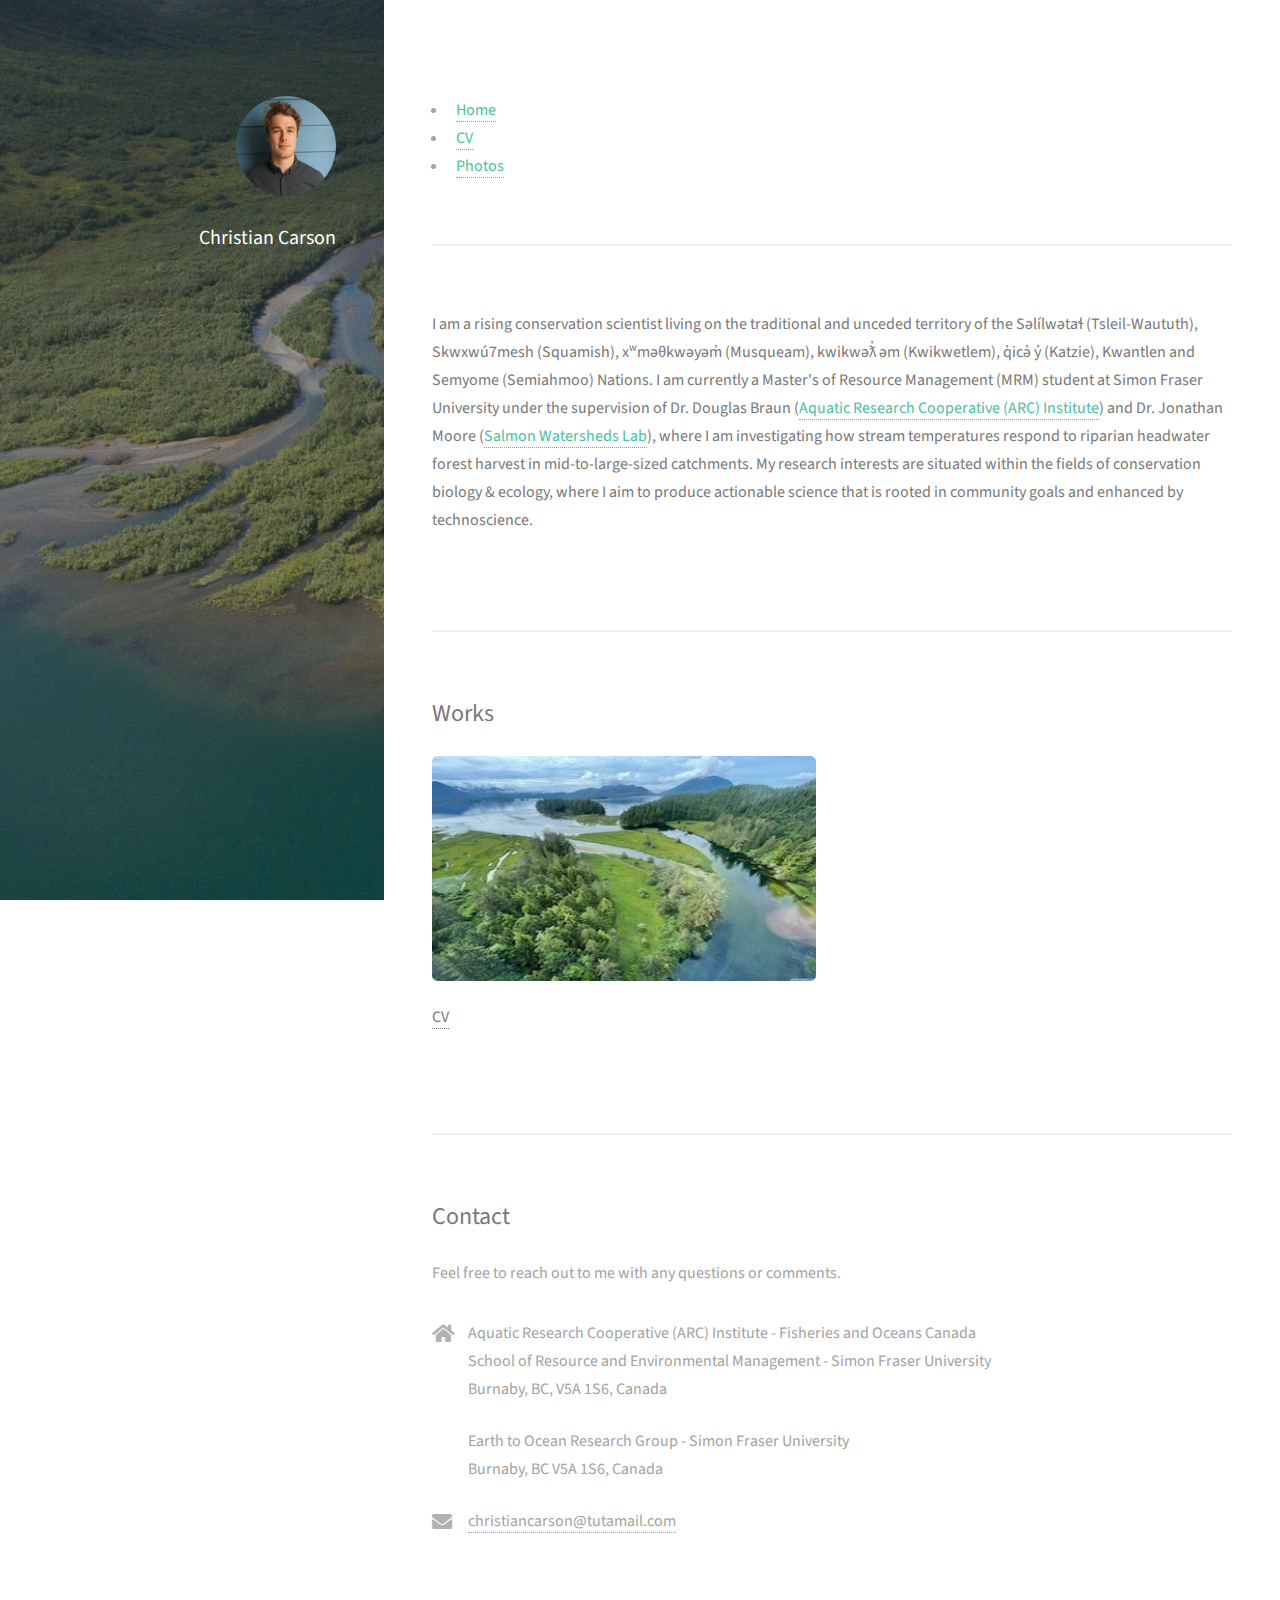
==== index.html @ 1988704a "update" ====
<!DOCTYPE html>
<html>
<head>
    <title>Christian Carson</title>
    <meta charset="utf-8" />
    <meta name="viewport" content="width=device-width, initial-scale=1, user-scalable=no" />
    <link rel="stylesheet" href="assets/css/main.css" />
</head>
<body class="is-preload">

    <!-- Header -->
    <header id="header">
        <div class="inner">
            <a href="cv.html" class="image avatar"><img src="images/avatar.jpg" alt=""/></a>
            <h1><strong>Christian Carson</strong></h1>
        </div>
    </header>

    <!-- Main -->
    <div id="main">
        <!-- Navigation -->
        <nav>
            <ul>
                <li><a href="index.html">Home</a></li>
                <li><a href="cv.html">CV</a></li>
                <li><a href="photos.html">Photos</a></li>
            </ul>
        </nav>

        <!-- One -->
        <section id="one">
            <header class="major"></header>
            <div style="display: flex;">
                <p><strong>I am a rising conservation scientist living on the traditional and unceded territory of the Səlílwətaɬ (Tsleil-Waututh), Skwxwú7mesh (Squamish), xʷməθkwəyəm̓ (Musqueam), kwikwəƛ̓ əm (Kwikwetlem), q̓icə̓ y̓ (Katzie), Kwantlen and Semyome (Semiahmoo) Nations. I am currently a Master's of Resource Management (MRM) student at Simon Fraser University under the supervision of Dr. Douglas Braun (<a href="https://www.sfu.ca/rem/arc.html">Aquatic Research Cooperative (ARC) Institute</a>) and Dr. Jonathan Moore (<a href="https://www.jonwmoore.org/">Salmon Watersheds Lab</a>), where I am investigating how stream temperatures respond to riparian headwater forest harvest in mid-to-large-sized catchments. My research interests are situated within the fields of conservation biology & ecology, where I aim to produce actionable science that is rooted in community goals and enhanced by technoscience.</strong></p>
            </div>
        </section>

        <!-- Two -->
        <section id="two">
            <h2>Works</h2>
            <div class="row">
                <article class="col-6 col-12-xsmall work-item">
                    <a href="cv.html" class="image fit thumb"><img src="images/thumbs/03.jpg" alt="" /></a>
                    <h3><a href="cv.html">CV</a></h3>
                    <p></p>
                </article>
            </div>
        </section>

        <!-- Three -->
        <section id="three">
            <h2>Contact</h2>
            <p>Feel free to reach out to me with any questions or comments.</p>
            <div class="col-4 col-12-small">
                <ul class="labeled-icons">
                    <li>
                        <h3 class="icon solid fa-home"><span class="label">Mailing Address</span></h3>
                        Aquatic Research Cooperative (ARC) Institute - Fisheries and Oceans Canada<br />
                        School of Resource and Environmental Management - Simon Fraser University <br />
                        Burnaby, BC, V5A 1S6, Canada
                    </li>
                    <li>
                        Earth to Ocean Research Group - Simon Fraser University<br />
                        Burnaby, BC V5A 1S6, Canada
                    </li>
                    <li>
                        <h3 class="icon solid fa-envelope"><span class="label">Email</span></h3>
                        <a href="mailto:christiancarson@tutamail.com">christiancarson@tutamail.com</a>
                    </li>
                </ul>
            </div>
        </section>

    </div>

    <!-- Footer -->
    <footer id="footer">
        <div class="inner">
            <ul class="icons">
                <li><a href="https://ca.linkedin.com/in/christian-c-29220ab8?trk=public_profile_samename-profile" class="icon brands fa-linkedin"><span class="label">LinkedIn</span></a></li>
                <li><a href="https://github.com/christiancarson" class="icon brands fa-github"><span class="label">Github</span></a></li>
                <li><a href="mailto:christiancarson@tutamail.com" class="icon
---- assets/css/main.css ----
@import url("fontawesome-all.min.css");
@import url("https://fonts.googleapis.com/css?family=Source+Sans+Pro:400,400italic");

/*
	Strata by HTML5 UP
	html5up.net | @ajlkn
	Free for personal and commercial use under the CCA 3.0 license (html5up.net/license)
*/

html, body, div, span, applet, object,
iframe, h1, h2, h3, h4, h5, h6, p, blockquote,
pre, a, abbr, acronym, address, big, cite,
code, del, dfn, em, img, ins, kbd, q, s, samp,
small, strike, strong, sub, sup, tt, var, b,
u, i, center, dl, dt, dd, ol, ul, li, fieldset,
form, label, legend, table, caption, tbody,
tfoot, thead, tr, th, td, article, aside,
canvas, details, embed, figure, figcaption,
footer, header, hgroup, menu, nav, output, ruby,
section, summary, time, mark, audio, video {
	margin: 0;
	padding: 0;
	border: 0;
	font-size: 100%;
	font: inherit;
	vertical-align: baseline;}

article, aside, details, figcaption, figure,
footer, header, hgroup, menu, nav, section {
	display: block;}

body {
	line-height: 1;
}

ol, ul {
	list-style: none;
}

blockquote, q {
	quotes: none;
}

	blockquote:before, blockquote:after, q:before, q:after {
		content: '';
		content: none;
	}

table {
	border-collapse: collapse;
	border-spacing: 0;
}

body {
	-webkit-text-size-adjust: none;
}

mark {
	background-color: transparent;
	color: inherit;
}

input::-moz-focus-inner {
	border: 0;
	padding: 0;
}

input, select, textarea {
	-moz-appearance: none;
	-webkit-appearance: none;
	-ms-appearance: none;
	appearance: none;
}

/* Basic */

	html {
		box-sizing: border-box;
	}

	*, *:before, *:after {
		box-sizing: inherit;
	}

	body {
		background: #fff;
	}

		body.is-preload *, body.is-preload *:before, body.is-preload *:after {
			-moz-animation: none !important;
			-webkit-animation: none !important;
			-ms-animation: none !important;
			animation: none !important;
			-moz-transition: none !important;
			-webkit-transition: none !important;
			-ms-transition: none !important;
			transition: none !important;
		}

	body, input, select, textarea {
		color: #a2a2a2;
		font-family: "Source Sans Pro", Helvetica, sans-serif;
		font-size: 16pt;
		font-weight: 400;
		line-height: 1.75em;
	}

	a {
		-moz-transition: color 0.2s ease-in-out, border-color 0.2s ease-in-out;
		-webkit-transition: color 0.2s ease-in-out, border-color 0.2s ease-in-out;
		-ms-transition: color 0.2s ease-in-out, border-color 0.2s ease-in-out;
		transition: color 0.2s ease-in-out, border-color 0.2s ease-in-out;
		border-bottom: dotted 1px;
		color: #49bf9d;
		text-decoration: none;
	}

		a:hover {
			border-bottom-color: transparent;
			color: #49bf9d !important;
			text-decoration: none;
		}

	strong, b {
		color: #787878;
		font-weight: 400;
	}

	em, i {
		font-style: italic;
	}

	p {
		margin: 0 0 2em 0;
	}

	h1, h2, h3, h4, h5, h6 {
		color: #787878;
		font-weight: 400;
		line-height: 1em;
		margin: 0 0 1em 0;
	}

		h1 a, h2 a, h3 a, h4 a, h5 a, h6 a {
			color: inherit;
			text-decoration: none;
		}

	h1 {
		font-size: 2em;
		line-height: 1.5em;
	}

	h2 {
		font-size: 1.5em;
		line-height: 1.5em;
	}

	h3 {
		font-size: 1.25em;
		line-height: 1.5em;
	}

	h4 {
		font-size: 1.1em;
		line-height: 1.5em;
	}

	h5 {
		font-size: 0.9em;
		line-height: 1.5em;
	}

	h6 {
		font-size: 0.7em;
		line-height: 1.5em;
	}

	sub {
		font-size: 0.8em;
		position: relative;
		top: 0.5em;
	}

	sup {
		font-size: 0.8em;
		position: relative;
		top: -0.5em;
	}

	hr {
		border: 0;
		border-bottom: solid 2px #efefef;
		margin: 2em 0;
	}

		hr.major {
			margin: 3em 0;
		}

	blockquote {
		border-left: solid 6px #efefef;
		font-style: italic;
		margin: 0 0 2em 0;
		padding: 0.5em 0 0.5em 1.5em;
	}

	code {
		background: #f7f7f7;
		border-radius: 0.35em;
		border: solid 2px #efefef;
		font-family: "Courier New", monospace;
		font-size: 0.9em;
		margin: 0 0.25em;
		padding: 0.25em 0.65em;
	}

	pre {
		-webkit-overflow-scrolling: touch;
		font-family: "Courier New", monospace;
		font-size: 0.9em;
		margin: 0 0 2em 0;
	}

		pre code {
			display: block;
			line-height: 1.75em;
			padding: 1em 1.5em;
			overflow-x: auto;
		}

	.align-left {
		text-align: left;
	}

	.align-center {
		text-align: center;
	}

	.align-right {
		text-align: right;
	}

/* Container */

	.container {
		margin: 0 auto;
		max-width: calc(100% - 4em);
		width: 100%;
	}

		.container.xsmall {
			width: 25%;
		}

		.container.small {
			width: 50%;
		}

		.container.medium {
			width: 75%;
		}

		.container.large {
			width: 125%;
		}

		.container.xlarge {
			width: 150%;
		}

		.container.max {
			width: 100%;
		}

		@media screen and (max-width: 980px) {

			.container {
				width: 100% !important;
				max-width: 100% !important;
			}

		}

		@media screen and (max-width: 480px) {

			.container {
				max-width: calc(100% - 3em);
			}

		}

/* Row */

	.row {
		display: flex;
		flex-wrap: wrap;
		box-sizing: border-box;
		align-items: stretch;
	}

		.row > * {
			box-sizing: border-box;
		}

		.row.gtr-uniform > * > :last-child {
			margin-bottom: 0;
		}

		.row.aln-left {
			justify-content: flex-start;
		}

		.row.aln-center {
			justify-content: center;
		}

		.row.aln-right {
			justify-content: flex-end;
		}

		.row.aln-top {
			align-items: flex-start;
		}

		.row.aln-middle {
			align-items: center;
		}

		.row.aln-bottom {
			align-items: flex-end;
		}

		.row > .imp {
			order: -1;
		}

		.row > .col-1 {
			width: 8.33333%;
		}

		.row > .off-1 {
			margin-left: 8.33333%;
		}

		.row > .col-2 {
			width: 16.66667%;
		}

		.row > .off-2 {
			margin-left: 16.66667%;
		}

		.row > .col-3 {
			width: 25%;
		}

		.row > .off-3 {
			margin-left: 25%;
		}

		.row > .col-4 {
			width: 33.33333%;
		}

		.row > .off-4 {
			margin-left: 33.33333%;
		}

		.row > .col-5 {
			width: 41.66667%;
		}

		.row > .off-5 {
			margin-left: 41.66667%;
		}

		.row > .col-6 {
			width: 50%;
		}

		.row > .off-6 {
			margin-left: 50%;
		}

		.row > .col-7 {
			width: 58.33333%;
		}

		.row > .off-7 {
			margin-left: 58.33333%;
		}

		.row > .col-8 {
			width: 66.66667%;
		}

		.row > .off-8 {
			margin-left: 66.66667%;
		}

		.row > .col-9 {
			width: 75%;
		}

		.row > .off-9 {
			margin-left: 75%;
		}

		.row > .col-10 {
			width: 83.33333%;
		}

		.row > .off-10 {
			margin-left: 83.33333%;
		}

		.row > .col-11 {
			width: 91.66667%;
		}

		.row > .off-11 {
			margin-left: 91.66667%;
		}

		.row > .col-12 {
			width: 100%;
		}

		.row > .off-12 {
			margin-left: 100%;
		}

		.row.gtr-0 {
			margin-top: 0;
			margin-left: 0em;
		}

			.row.gtr-0 > * {
				padding: 0 0 0 0em;
			}

			.row.gtr-0.gtr-uniform {
				margin-top: 0em;
			}

				.row.gtr-0.gtr-uniform > * {
					padding-top: 0em;
				}

		.row.gtr-25 {
			margin-top: 0;
			margin-left: -0.625em;
		}

			.row.gtr-25 > * {
				padding: 0 0 0 0.625em;
			}

			.row.gtr-25.gtr-uniform {
				margin-top: -0.625em;
			}

				.row.gtr-25.gtr-uniform > * {
					padding-top: 0.625em;
				}

		.row.gtr-50 {
			margin-top: 0;
			margin-left: -1.25em;
		}

			.row.gtr-50 > * {
				padding: 0 0 0 1.25em;
			}

			.row.gtr-50.gtr-uniform {
				margin-top: -1.25em;
			}

				.row.gtr-50.gtr-uniform > * {
					padding-top: 1.25em;
				}

		.row {
			margin-top: 0;
			margin-left: -2.5em;
		}

			.row > * {
				padding: 0 0 0 2.5em;
			}

			.row.gtr-uniform {
				margin-top: -2.5em;
			}

				.row.gtr-uniform > * {
					padding-top: 2.5em;
				}

		.row.gtr-150 {
			margin-top: 0;
			margin-left: -3.75em;
		}

			.row.gtr-150 > * {
				padding: 0 0 0 3.75em;
			}

			.row.gtr-150.gtr-uniform {
				margin-top: -3.75em;
			}

				.row.gtr-150.gtr-uniform > * {
					padding-top: 3.75em;
				}

		.row.gtr-200 {
			margin-top: 0;
			margin-left: -5em;
		}

			.row.gtr-200 > * {
				padding: 0 0 0 5em;
			}

			.row.gtr-200.gtr-uniform {
				margin-top: -5em;
			}

				.row.gtr-200.gtr-uniform > * {
					padding-top: 5em;
				}

		@media screen and (max-width: 1800px) {

			.row {
				display: flex;
				flex-wrap: wrap;
				box-sizing: border-box;
				align-items: stretch;
			}

				.row > * {
					box-sizing: border-box;
				}

				.row.gtr-uniform > * > :last-child {
					margin-bottom: 0;
				}

				.row.aln-left {
					justify-content: flex-start;
				}

				.row.aln-center {
					justify-content: center;
				}

				.row.aln-right {
					justify-content: flex-end;
				}

				.row.aln-top {
					align-items: flex-start;
				}

				.row.aln-middle {
					align-items: center;
				}

				.row.aln-bottom {
					align-items: flex-end;
				}

				.row > .imp-xlarge {
					order: -1;
				}

				.row > .col-1-xlarge {
					width: 8.33333%;
				}

				.row > .off-1-xlarge {
					margin-left: 8.33333%;
				}

				.row > .col-2-xlarge {
					width: 16.66667%;
				}

				.row > .off-2-xlarge {
					margin-left: 16.66667%;
				}

				.row > .col-3-xlarge {
					width: 25%;
				}

				.row > .off-3-xlarge {
					margin-left: 25%;
				}

				.row > .col-4-xlarge {
					width: 33.33333%;
				}

				.row > .off-4-xlarge {
					margin-left: 33.33333%;
				}

				.row > .col-5-xlarge {
					width: 41.66667%;
				}

				.row > .off-5-xlarge {
					margin-left: 41.66667%;
				}

				.row > .col-6-xlarge {
					width: 50%;
				}

				.row > .off-6-xlarge {
					margin-left: 50%;
				}

				.row > .col-7-xlarge {
					width: 58.33333%;
				}

				.row > .off-7-xlarge {
					margin-left: 58.33333%;
				}

				.row > .col-8-xlarge {
					width: 66.66667%;
				}

				.row > .off-8-xlarge {
					margin-left: 66.66667%;
				}

				.row > .col-9-xlarge {
					width: 75%;
				}

				.row > .off-9-xlarge {
					margin-left: 75%;
				}

				.row > .col-10-xlarge {
					width: 83.33333%;
				}

				.row > .off-10-xlarge {
					margin-left: 83.33333%;
				}

				.row > .col-11-xlarge {
					width: 91.66667%;
				}

				.row > .off-11-xlarge {
					margin-left: 91.66667%;
				}

				.row > .col-12-xlarge {
					width: 100%;
				}

				.row > .off-12-xlarge {
					margin-left: 100%;
				}

				.row.gtr-0 {
					margin-top: 0;
					margin-left: 0em;
				}

					.row.gtr-0 > * {
						padding: 0 0 0 0em;
					}

					.row.gtr-0.gtr-uniform {
						margin-top: 0em;
					}

						.row.gtr-0.gtr-uniform > * {
							padding-top: 0em;
						}

				.row.gtr-25 {
					margin-top: 0;
					margin-left: -0.625em;
				}

					.row.gtr-25 > * {
						padding: 0 0 0 0.625em;
					}

					.row.gtr-25.gtr-uniform {
						margin-top: -0.625em;
					}

						.row.gtr-25.gtr-uniform > * {
							padding-top: 0.625em;
						}

				.row.gtr-50 {
					margin-top: 0;
					margin-left: -1.25em;
				}

					.row.gtr-50 > * {
						padding: 0 0 0 1.25em;
					}

					.row.gtr-50.gtr-uniform {
						margin-top: -1.25em;
					}

						.row.gtr-50.gtr-uniform > * {
							padding-top: 1.25em;
						}

				.row {
					margin-top: 0;
					margin-left: -2.5em;
				}

					.row > * {
						padding: 0 0 0 2.5em;
					}

					.row.gtr-uniform {
						margin-top: -2.5em;
					}

						.row.gtr-uniform > * {
							padding-top: 2.5em;
						}

				.row.gtr-150 {
					margin-top: 0;
					margin-left: -3.75em;
				}

					.row.gtr-150 > * {
						padding: 0 0 0 3.75em;
					}

					.row.gtr-150.gtr-uniform {
						margin-top: -3.75em;
					}

						.row.gtr-150.gtr-uniform > * {
							padding-top: 3.75em;
						}

				.row.gtr-200 {
					margin-top: 0;
					margin-left: -5em;
				}

					.row.gtr-200 > * {
						padding: 0 0 0 5em;
					}

					.row.gtr-200.gtr-uniform {
						margin-top: -5em;
					}

						.row.gtr-200.gtr-uniform > * {
							padding-top: 5em;
						}

		}

		@media screen and (max-width: 1280px) {

			.row {
				display: flex;
				flex-wrap: wrap;
				box-sizing: border-box;
				align-items: stretch;
			}

				.row > * {
					box-sizing: border-box;
				}

				.row.gtr-uniform > * > :last-child {
					margin-bottom: 0;
				}

				.row.aln-left {
					justify-content: flex-start;
				}

				.row.aln-center {
					justify-content: center;
				}

				.row.aln-right {
					justify-content: flex-end;
				}

				.row.aln-top {
					align-items: flex-start;
				}

				.row.aln-middle {
					align-items: center;
				}

				.row.aln-bottom {
					align-items: flex-end;
				}

				.row > .imp-large {
					order: -1;
				}

				.row > .col-1-large {
					width: 8.33333%;
				}

				.row > .off-1-large {
					margin-left: 8.33333%;
				}

				.row > .col-2-large {
					width: 16.66667%;
				}

				.row > .off-2-large {
					margin-left: 16.66667%;
				}

				.row > .col-3-large {
					width: 25%;
				}

				.row > .off-3-large {
					margin-left: 25%;
				}

				.row > .col-4-large {
					width: 33.33333%;
				}

				.row > .off-4-large {
					margin-left: 33.33333%;
				}

				.row > .col-5-large {
					width: 41.66667%;
				}

				.row > .off-5-large {
					margin-left: 41.66667%;
				}

				.row > .col-6-large {
					width: 50%;
				}

				.row > .off-6-large {
					margin-left: 50%;
				}

				.row > .col-7-large {
					width: 58.33333%;
				}

				.row > .off-7-large {
					margin-left: 58.33333%;
				}

				.row > .col-8-large {
					width: 66.66667%;
				}

				.row > .off-8-large {
					margin-left: 66.66667%;
				}

				.row > .col-9-large {
					width: 75%;
				}

				.row > .off-9-large {
					margin-left: 75%;
				}

				.row > .col-10-large {
					width: 83.33333%;
				}

				.row > .off-10-large {
					margin-left: 83.33333%;
				}

				.row > .col-11-large {
					width: 91.66667%;
				}

				.row > .off-11-large {
					margin-left: 91.66667%;
				}

				.row > .col-12-large {
					width: 100%;
				}

				.row > .off-12-large {
					margin-left: 100%;
				}

				.row.gtr-0 {
					margin-top: 0;
					margin-left: 0em;
				}

					.row.gtr-0 > * {
						padding: 0 0 0 0em;
					}

					.row.gtr-0.gtr-uniform {
						margin-top: 0em;
					}

						.row.gtr-0.gtr-uniform > * {
							padding-top: 0em;
						}

				.row.gtr-25 {
					margin-top: 0;
					margin-left: -0.5em;
				}

					.row.gtr-25 > * {
						padding: 0 0 0 0.5em;
					}

					.row.gtr-25.gtr-uniform {
						margin-top: -0.5em;
					}

						.row.gtr-25.gtr-uniform > * {
							padding-top: 0.5em;
						}

				.row.gtr-50 {
					margin-top: 0;
					margin-left: -1em;
				}

					.row.gtr-50 > * {
						padding: 0 0 0 1em;
					}

					.row.gtr-50.gtr-uniform {
						margin-top: -1em;
					}

						.row.gtr-50.gtr-uniform > * {
							padding-top: 1em;
						}

				.row {
					margin-top: 0;
					margin-left: -2em;
				}

					.row > * {
						padding: 0 0 0 2em;
					}

					.row.gtr-uniform {
						margin-top: -2em;
					}

						.row.gtr-uniform > * {
							padding-top: 2em;
						}

				.row.gtr-150 {
					margin-top: 0;
					margin-left: -3em;
				}

					.row.gtr-150 > * {
						padding: 0 0 0 3em;
					}

					.row.gtr-150.gtr-uniform {
						margin-top: -3em;
					}

						.row.gtr-150.gtr-uniform > * {
							padding-top: 3em;
						}

				.row.gtr-200 {
					margin-top: 0;
					margin-left: -4em;
				}

					.row.gtr-200 > * {
						padding: 0 0 0 4em;
					}

					.row.gtr-200.gtr-uniform {
						margin-top: -4em;
					}

						.row.gtr-200.gtr-uniform > * {
							padding-top: 4em;
						}

		}

		@media screen and (max-width: 980px) {

			.row {
				display: flex;
				flex-wrap: wrap;
				box-sizing: border-box;
				align-items: stretch;
			}

				.row > * {
					box-sizing: border-box;
				}

				.row.gtr-uniform > * > :last-child {
					margin-bottom: 0;
				}

				.row.aln-left {
					justify-content: flex-start;
				}

				.row.aln-center {
					justify-content: center;
				}

				.row.aln-right {
					justify-content: flex-end;
				}

				.row.aln-top {
					align-items: flex-start;
				}

				.row.aln-middle {
					align-items: center;
				}

				.row.aln-bottom {
					align-items: flex-end;
				}

				.row > .imp-medium {
					order: -1;
				}

				.row > .col-1-medium {
					width: 8.33333%;
				}

				.row > .off-1-medium {
					margin-left: 8.33333%;
				}

				.row > .col-2-medium {
					width: 16.66667%;
				}

				.row > .off-2-medium {
					margin-left: 16.66667%;
				}

				.row > .col-3-medium {
					width: 25%;
				}

				.row > .off-3-medium {
					margin-left: 25%;
				}

				.row > .col-4-medium {
					width: 33.33333%;
				}

				.row > .off-4-medium {
					margin-left: 33.33333%;
				}

				.row > .col-5-medium {
					width: 41.66667%;
				}

				.row > .off-5-medium {
					margin-left: 41.66667%;
				}

				.row > .col-6-medium {
					width: 50%;
				}

				.row > .off-6-medium {
					margin-left: 50%;
				}

				.row > .col-7-medium {
					width: 58.33333%;
				}

				.row > .off-7-medium {
					margin-left: 58.33333%;
				}

				.row > .col-8-medium {
					width: 66.66667%;
				}

				.row > .off-8-medium {
					margin-left: 66.66667%;
				}

				.row > .col-9-medium {
					width: 75%;
				}

				.row > .off-9-medium {
					margin-left: 75%;
				}

				.row > .col-10-medium {
					width: 83.33333%;
				}

				.row > .off-10-medium {
					margin-left: 83.33333%;
				}

				.row > .col-11-medium {
					width: 91.66667%;
				}

				.row > .off-11-medium {
					margin-left: 91.66667%;
				}

				.row > .col-12-medium {
					width: 100%;
				}

				.row > .off-12-medium {
					margin-left: 100%;
				}

				.row.gtr-0 {
					margin-top: 0;
					margin-left: 0em;
				}

					.row.gtr-0 > * {
						padding: 0 0 0 0em;
					}

					.row.gtr-0.gtr-uniform {
						margin-top: 0em;
					}

						.row.gtr-0.gtr-uniform > * {
							padding-top: 0em;
						}

				.row.gtr-25 {
					margin-top: 0;
					margin-left: -0.5em;
				}

					.row.gtr-25 > * {
						padding: 0 0 0 0.5em;
					}

					.row.gtr-25.gtr-uniform {
						margin-top: -0.5em;
					}

						.row.gtr-25.gtr-uniform > * {
							padding-top: 0.5em;
						}

				.row.gtr-50 {
					margin-top: 0;
					margin-left: -1em;
				}

					.row.gtr-50 > * {
						padding: 0 0 0 1em;
					}

					.row.gtr-50.gtr-uniform {
						margin-top: -1em;
					}

						.row.gtr-50.gtr-uniform > * {
							padding-top: 1em;
						}

				.row {
					margin-top: 0;
					margin-left: -2em;
				}

					.row > * {
						padding: 0 0 0 2em;
					}

					.row.gtr-uniform {
						margin-top: -2em;
					}

						.row.gtr-uniform > * {
							padding-top: 2em;
						}

				.row.gtr-150 {
					margin-top: 0;
					margin-left: -3em;
				}

					.row.gtr-150 > * {
						padding: 0 0 0 3em;
					}

					.row.gtr-150.gtr-uniform {
						margin-top: -3em;
					}

						.row.gtr-150.gtr-uniform > * {
							padding-top: 3em;
						}

				.row.gtr-200 {
					margin-top: 0;
					margin-left: -4em;
				}

					.row.gtr-200 > * {
						padding: 0 0 0 4em;
					}

					.row.gtr-200.gtr-uniform {
						margin-top: -4em;
					}

						.row.gtr-200.gtr-uniform > * {
							padding-top: 4em;
						}

		}

		@media screen and (max-width: 736px) {

			.row {
				display: flex;
				flex-wrap: wrap;
				box-sizing: border-box;
				align-items: stretch;
			}

				.row > * {
					box-sizing: border-box;
				}

				.row.gtr-uniform > * > :last-child {
					margin-bottom: 0;
				}

				.row.aln-left {
					justify-content: flex-start;
				}

				.row.aln-center {
					justify-content: center;
				}

				.row.aln-right {
					justify-content: flex-end;
				}

				.row.aln-top {
					align-items: flex-start;
				}

				.row.aln-middle {
					align-items: center;
				}

				.row.aln-bottom {
					align-items: flex-end;
				}

				.row > .imp-small {
					order: -1;
				}

				.row > .col-1-small {
					width: 8.33333%;
				}

				.row > .off-1-small {
					margin-left: 8.33333%;
				}

				.row > .col-2-small {
					width: 16.66667%;
				}

				.row > .off-2-small {
					margin-left: 16.66667%;
				}

				.row > .col-3-small {
					width: 25%;
				}

				.row > .off-3-small {
					margin-left: 25%;
				}

				.row > .col-4-small {
					width: 33.33333%;
				}

				.row > .off-4-small {
					margin-left: 33.33333%;
				}

				.row > .col-5-small {
					width: 41.66667%;
				}

				.row > .off-5-small {
					margin-left: 41.66667%;
				}

				.row > .col-6-small {
					width: 50%;
				}

				.row > .off-6-small {
					margin-left: 50%;
				}

				.row > .col-7-small {
					width: 58.33333%;
				}

				.row > .off-7-small {
					margin-left: 58.33333%;
				}

				.row > .col-8-small {
					width: 66.66667%;
				}

				.row > .off-8-small {
					margin-left: 66.66667%;
				}

				.row > .col-9-small {
					width: 75%;
				}

				.row > .off-9-small {
					margin-left: 75%;
				}

				.row > .col-10-small {
					width: 83.33333%;
				}

				.row > .off-10-small {
					margin-left: 83.33333%;
				}

				.row > .col-11-small {
					width: 91.66667%;
				}

				.row > .off-11-small {
					margin-left: 91.66667%;
				}

				.row > .col-12-small {
					width: 100%;
				}

				.row > .off-12-small {
					margin-left: 100%;
				}

				.row.gtr-0 {
					margin-top: 0;
					margin-left: 0em;
				}

					.row.gtr-0 > * {
						padding: 0 0 0 0em;
					}

					.row.gtr-0.gtr-uniform {
						margin-top: 0em;
					}

						.row.gtr-0.gtr-uniform > * {
							padding-top: 0em;
						}

				.row.gtr-25 {
					margin-top: 0;
					margin-left: -0.375em;
				}

					.row.gtr-25 > * {
						padding: 0 0 0 0.375em;
					}

					.row.gtr-25.gtr-uniform {
						margin-top: -0.375em;
					}

						.row.gtr-25.gtr-uniform > * {
							padding-top: 0.375em;
						}

				.row.gtr-50 {
					margin-top: 0;
					margin-left: -0.75em;
				}

					.row.gtr-50 > * {
						padding: 0 0 0 0.75em;
					}

					.row.gtr-50.gtr-uniform {
						margin-top: -0.75em;
					}

						.row.gtr-50.gtr-uniform > * {
							padding-top: 0.75em;
						}

				.row {
					margin-top: 0;
					margin-left: -1.5em;
				}

					.row > * {
						padding: 0 0 0 1.5em;
					}

					.row.gtr-uniform {
						margin-top: -1.5em;
					}

						.row.gtr-uniform > * {
							padding-top: 1.5em;
						}

				.row.gtr-150 {
					margin-top: 0;
					margin-left: -2.25em;
				}

					.row.gtr-150 > * {
						padding: 0 0 0 2.25em;
					}

					.row.gtr-150.gtr-uniform {
						margin-top: -2.25em;
					}

						.row.gtr-150.gtr-uniform > * {
							padding-top: 2.25em;
						}

				.row.gtr-200 {
					margin-top: 0;
					margin-left: -3em;
				}

					.row.gtr-200 > * {
						padding: 0 0 0 3em;
					}

					.row.gtr-200.gtr-uniform {
						margin-top: -3em;
					}

						.row.gtr-200.gtr-uniform > * {
							padding-top: 3em;
						}

		}

		@media screen and (max-width: 480px) {

			.row {
				display: flex;
				flex-wrap: wrap;
				box-sizing: border-box;
				align-items: stretch;
			}

				.row > * {
					box-sizing: border-box;
				}

				.row.gtr-uniform > * > :last-child {
					margin-bottom: 0;
				}

				.row.aln-left {
					justify-content: flex-start;
				}

				.row.aln-center {
					justify-content: center;
				}

				.row.aln-right {
					justify-content: flex-end;
				}

				.row.aln-top {
					align-items: flex-start;
				}

				.row.aln-middle {
					align-items: center;
				}

				.row.aln-bottom {
					align-items: flex-end;
				}

				.row > .imp-xsmall {
					order: -1;
				}

				.row > .col-1-xsmall {
					width: 8.33333%;
				}

				.row > .off-1-xsmall {
					margin-left: 8.33333%;
				}

				.row > .col-2-xsmall {
					width: 16.66667%;
				}

				.row > .off-2-xsmall {
					margin-left: 16.66667%;
				}

				.row > .col-3-xsmall {
					width: 25%;
				}

				.row > .off-3-xsmall {
					margin-left: 25%;
				}

				.row > .col-4-xsmall {
					width: 33.33333%;
				}

				.row > .off-4-xsmall {
					margin-left: 33.33333%;
				}

				.row > .col-5-xsmall {
					width: 41.66667%;
				}

				.row > .off-5-xsmall {
					margin-left: 41.66667%;
				}

				.row > .col-6-xsmall {
					width: 50%;
				}

				.row > .off-6-xsmall {
					margin-left: 50%;
				}

				.row > .col-7-xsmall {
					width: 58.33333%;
				}

				.row > .off-7-xsmall {
					margin-left: 58.33333%;
				}

				.row > .col-8-xsmall {
					width: 66.66667%;
				}

				.row > .off-8-xsmall {
					margin-left: 66.66667%;
				}

				.row > .col-9-xsmall {
					width: 75%;
				}

				.row > .off-9-xsmall {
					margin-left: 75%;
				}

				.row > .col-10-xsmall {
					width: 83.33333%;
				}

				.row > .off-10-xsmall {
					margin-left: 83.33333%;
				}

				.row > .col-11-xsmall {
					width: 91.66667%;
				}

				.row > .off-11-xsmall {
					margin-left: 91.66667%;
				}

				.row > .col-12-xsmall {
					width: 100%;
				}

				.row > .off-12-xsmall {
					margin-left: 100%;
				}

				.row.gtr-0 {
					margin-top: 0;
					margin-left: 0em;
				}

					.row.gtr-0 > * {
						padding: 0 0 0 0em;
					}

					.row.gtr-0.gtr-uniform {
						margin-top: 0em;
					}

						.row.gtr-0.gtr-uniform > * {
							padding-top: 0em;
						}

				.row.gtr-25 {
					margin-top: 0;
					margin-left: -0.375em;
				}

					.row.gtr-25 > * {
						padding: 0 0 0 0.375em;
					}

					.row.gtr-25.gtr-uniform {
						margin-top: -0.375em;
					}

						.row.gtr-25.gtr-uniform > * {
							padding-top: 0.375em;
						}

				.row.gtr-50 {
					margin-top: 0;
					margin-left: -0.75em;
				}

					.row.gtr-50 > * {
						padding: 0 0 0 0.75em;
					}

					.row.gtr-50.gtr-uniform {
						margin-top: -0.75em;
					}

						.row.gtr-50.gtr-uniform > * {
							padding-top: 0.75em;
						}

				.row {
					margin-top: 0;
					margin-left: -1.5em;
				}

					.row > * {
						padding: 0 0 0 1.5em;
					}

					.row.gtr-uniform {
						margin-top: -1.5em;
					}

						.row.gtr-uniform > * {
							padding-top: 1.5em;
						}

				.row.gtr-150 {
					margin-top: 0;
					margin-left: -2.25em;
				}

					.row.gtr-150 > * {
						padding: 0 0 0 2.25em;
					}

					.row.gtr-150.gtr-uniform {
						margin-top: -2.25em;
					}

						.row.gtr-150.gtr-uniform > * {
							padding-top: 2.25em;
						}

				.row.gtr-200 {
					margin-top: 0;
					margin-left: -3em;
				}

					.row.gtr-200 > * {
						padding: 0 0 0 3em;
					}

					.row.gtr-200.gtr-uniform {
						margin-top: -3em;
					}

						.row.gtr-200.gtr-uniform > * {
							padding-top: 3em;
						}

		}

/* Section/Article */

	section.special, article.special {
		text-align: center;
	}

	header p {
		color: #b2b2b2;
		position: relative;
		margin: 0 0 1.5em 0;
	}

	header h2 + p {
		font-size: 1.25em;
		margin-top: -1em;
		line-height: 1.5em;
	}

	header h3 + p {
		font-size: 1.1em;
		margin-top: -0.8em;
		line-height: 1.5em;
	}

	header h4 + p,
	header h5 + p,
	header h6 + p {
		font-size: 0.9em;
		margin-top: -0.6em;
		line-height: 1.5em;
	}

	header.major h2 {
		font-size: 2em;
	}

/* Form */

	form {
		margin: 0 0 2em 0;
	}

	label {
		color: #787878;
		display: block;
		font-size: 0.9em;
		font-weight: 400;
		margin: 0 0 1em 0;
	}

	input[type="text"],
	input[type="password"],
	input[type="email"],
	select,
	textarea {
		-moz-appearance: none;
		-webkit-appearance: none;
		-ms-appearance: none;
		appearance: none;
		background: #f7f7f7;
		border-radius: 0.35em;
		border: solid 2px transparent;
		color: inherit;
		display: block;
		outline: 0;
		padding: 0 0.75em;
		text-decoration: none;
		width: 100%;
	}

		input[type="text"]:invalid,
		input[type="password"]:invalid,
		input[type="email"]:invalid,
		select:invalid,
		textarea:invalid {
			box-shadow: none;
		}

		input[type="text"]:focus,
		input[type="password"]:focus,
		input[type="email"]:focus,
		select:focus,
		textarea:focus {
			border-color: #49bf9d;
		}

	select {
		background-image: url("data:image/svg+xml;charset=utf8,%3Csvg xmlns='http://www.w3.org/2000/svg' width='40' height='40' preserveAspectRatio='none' viewBox='0 0 40 40'%3E%3Cpath d='M9.4,12.3l10.4,10.4l10.4-10.4c0.2-0.2,0.5-0.4,0.9-0.4c0.3,0,0.6,0.1,0.9,0.4l3.3,3.3c0.2,0.2,0.4,0.5,0.4,0.9 c0,0.4-0.1,0.6-0.4,0.9L20.7,31.9c-0.2,0.2-0.5,0.4-0.9,0.4c-0.3,0-0.6-0.1-0.9-0.4L4.3,17.3c-0.2-0.2-0.4-0.5-0.4-0.9 c0-0.4,0.1-0.6,0.4-0.9l3.3-3.3c0.2-0.2,0.5-0.4,0.9-0.4S9.1,12.1,9.4,12.3z' fill='%23dfdfdf' /%3E%3C/svg%3E");
		background-size: 1.25rem;
		background-repeat: no-repeat;
		background-position: calc(100% - 1rem) center;
		height: 2.75em;
		padding-right: 2.75em;
		text-overflow: ellipsis;
	}

		select option {
			color: #787878;
			background: #fff;
		}

		select:focus::-ms-value {
			background-color: transparent;
		}

		select::-ms-expand {
			display: none;
		}

	input[type="text"],
	input[type="password"],
	input[type="email"],
	select {
		height: 2.75em;
	}

	textarea {
		padding: 0.75em;
	}

	input[type="checkbox"],
	input[type="radio"] {
		-moz-appearance: none;
		-webkit-appearance: none;
		-ms-appearance: none;
		appearance: none;
		display: block;
		float: left;
		margin-right: -2em;
		opacity: 0;
		width: 1em;
		z-index: -1;
	}

		input[type="checkbox"] + label,
		input[type="radio"] + label {
			text-decoration: none;
			color: #a2a2a2;
			cursor: pointer;
			display: inline-block;
			font-size: 1em;
			font-weight: 400;
			padding-left: 2.4em;
			padding-right: 0.75em;
			position: relative;
		}

			input[type="checkbox"] + label:before,
			input[type="radio"] + label:before {
				-moz-osx-font-smoothing: grayscale;
				-webkit-font-smoothing: antialiased;
				display: inline-block;
				font-style: normal;
				font-variant: normal;
				text-rendering: auto;
				line-height: 1;
				text-transform: none !important;
				font-family: 'Font Awesome 5 Free';
				font-weight: 900;
			}

			input[type="checkbox"] + label:before,
			input[type="radio"] + label:before {
				background: #f7f7f7;
				border-radius: 0.35em;
				border: solid 2px transparent;
				content: '';
				display: inline-block;
				font-size: 0.8em;
				height: 2.0625em;
				left: 0;
				line-height: 1.85625em;
				position: absolute;
				text-align: center;
				top: 0;
				width: 2.0625em;
			}

		input[type="checkbox"]:checked + label:before,
		input[type="radio"]:checked + label:before {
			background: #787878;
			border-color: #787878;
			color: #fff;
			content: '\f00c';
		}

		input[type="checkbox"]:focus + label:before,
		input[type="radio"]:focus + label:before {
			border-color: #49bf9d;
		}

	input[type="checkbox"] + label:before {
		border-radius: 0.35em;
	}

	input[type="radio"] + label:before {
		border-radius: 100%;
	}

	::-webkit-input-placeholder {
		color: #b2b2b2 !important;
		opacity: 1.0;
	}

	:-moz-placeholder {
		color: #b2b2b2 !important;
		opacity: 1.0;
	}

	::-moz-placeholder {
		color: #b2b2b2 !important;
		opacity: 1.0;
	}

	:-ms-input-placeholder {
		color: #b2b2b2 !important;
		opacity: 1.0;
	}

/* Box */

	.box {
		border-radius: 0.35em;
		border: solid 2px #efefef;
		margin-bottom: 2em;
		padding: 1.5em;
	}

		.box > :last-child,
		.box > :last-child > :last-child,
		.box > :last-child > :last-child > :last-child {
			margin-bottom: 0;
		}

		.box.alt {
			border: 0;
			border-radius: 0;
			padding: 0;
		}

/* Icon */

	.icon {
		text-decoration: none;
		border-bottom: none;
		position: relative;
	}

		.icon:before {
			-moz-osx-font-smoothing: grayscale;
			-webkit-font-smoothing: antialiased;
			display: inline-block;
			font-style: normal;
			font-variant: normal;
			text-rendering: auto;
			line-height: 1;
			text-transform: none !important;
			font-family: 'Font Awesome 5 Free';
			font-weight: 400;
		}

		.icon > .label {
			display: none;
		}

		.icon:before {
			line-height: inherit;
		}

		.icon.solid:before {
			font-weight: 900;
		}

		.icon.brands:before {
			font-family: 'Font Awesome 5 Brands';
		}

/* Image */

	.image {
		border-radius: 0.35em;
		border: 0;
		display: inline-block;
		position: relative;
	}

		.image:before {
			-moz-transition: opacity 0.2s ease-in-out;
			-webkit-transition: opacity 0.2s ease-in-out;
			-ms-transition: opacity 0.2s ease-in-out;
			transition: opacity 0.2s ease-in-out;
			background: url("images/overlay.png");
			border-radius: 0.35em;
			content: '';
			display: block;
			height: 100%;
			left: 0;
			opacity: 0;
			position: absolute;
			top: 0;
			width: 100%;
		}

		.image.thumb {
			text-align: center;
		}

			.image.thumb:after {
				-moz-transition: opacity 0.2s ease-in-out;
				-webkit-transition: opacity 0.2s ease-in-out;
				-ms-transition: opacity 0.2s ease-in-out;
				transition: opacity 0.2s ease-in-out;
				border-radius: 0.35em;
				border: solid 3px rgba(255, 255, 255, 0.5);
				color: #fff;
				content: 'View';
				display: inline-block;
				font-size: 0.8em;
				font-weight: 400;
				left: 50%;
				line-height: 2.25em;
				margin: -1.25em 0 0 -3em;
				opacity: 0;
				padding: 0 1.5em;
				position: absolute;
				text-align: center;
				text-decoration: none;
				top: 50%;
				white-space: nowrap;
			}

			.image.thumb:hover:after {
				opacity: 1.0;
			}

			.image.thumb:hover:before {
				background: url("images/overlay.png"), url("images/overlay.png");
				opacity: 1.0;
			}

		.image img {
			border-radius: 0.35em;
			display: block;
		}

		.image.left {
			float: left;
			margin: 0 1.5em 1em 0;
			top: 0.25em;
		}

		.image.right {
			float: right;
			margin: 0 0 1em 1.5em;
			top: 0.25em;
		}

		.image.left, .image.right {
			max-width: 40%;
		}

			.image.left img, .image.right img {
				width: 100%;
			}

		.image.fit {
			display: block;
			margin: 0 0 2em 0;
			width: 100%;
		}

			.image.fit img {
				width: 100%;
			}

		.image.avatar {
			border-radius: 100%;
		}

			.image.avatar:before {
				display: none;
			}

			.image.avatar img {
				border-radius: 100%;
				width: 100%;
			}

/* List */

	ol {
		list-style: decimal;
		margin: 0 0 2em 0;
		padding-left: 1.25em;
	}

		ol li {
			padding-left: 0.25em;
		}

	ul {
		list-style: disc;
		margin: 0 0 2em 0;
		padding-left: 1em;
	}

		ul li {
			padding-left: 0.5em;
		}

		ul.alt {
			list-style: none;
			padding-left: 0;
		}

			ul.alt li {
				border-top: solid 2px #efefef;
				padding: 0.5em 0;
			}

				ul.alt li:first-child {
					border-top: 0;
					padding-top: 0;
				}

	dl {
		margin: 0 0 2em 0;
	}

/* Icons */

	ul.icons {
		cursor: default;
		list-style: none;
		padding-left: 0;
	}

		ul.icons li {
			display: inline-block;
			padding: 0 1em 0 0;
		}

			ul.icons li:last-child {
				padding-right: 0;
			}

			ul.icons li .icon:before {
				font-size: 1.5em;
			}

/* Labeled Icons */

	ul.labeled-icons {
		list-style: none;
		padding: 0;
	}

		ul.labeled-icons li {
			line-height: 1.75em;
			margin: 1.5em 0 0 0;
			padding-left: 2.25em;
			position: relative;
		}

			ul.labeled-icons li:first-child {
				margin-top: 0;
			}

			ul.labeled-icons li a {
				color: inherit;
			}

			ul.labeled-icons li h3 {
				color: #b2b2b2;
				left: 0;
				position: absolute;
				text-align: center;
				top: 0;
				width: 1em;
			}

/* Actions */

	ul.actions {
		display: -moz-flex;
		display: -webkit-flex;
		display: -ms-flex;
		display: flex;
		cursor: default;
		list-style: none;
		margin-left: -1em;
		padding-left: 0;
	}

		ul.actions li {
			padding: 0 0 0 1em;
			vertical-align: middle;
		}

		ul.actions.special {
			-moz-justify-content: center;
			-webkit-justify-content: center;
			-ms-justify-content: center;
			justify-content: center;
			width: 100%;
			margin-left: 0;
		}

			ul.actions.special li:first-child {
				padding-left: 0;
			}

		ul.actions.stacked {
			-moz-flex-direction: column;
			-webkit-flex-direction: column;
			-ms-flex-direction: column;
			flex-direction: column;
			margin-left: 0;
		}

			ul.actions.stacked li {
				padding: 1.3em 0 0 0;
			}

				ul.actions.stacked li:first-child {
					padding-top: 0;
				}

		ul.actions.fit {
			width: calc(100% + 1em);
		}

			ul.actions.fit li {
				-moz-flex-grow: 1;
				-webkit-flex-grow: 1;
				-ms-flex-grow: 1;
				flex-grow: 1;
				-moz-flex-shrink: 1;
				-webkit-flex-shrink: 1;
				-ms-flex-shrink: 1;
				flex-shrink: 1;
				width: 100%;
			}

				ul.actions.fit li > * {
					width: 100%;
				}

			ul.actions.fit.stacked {
				width: 100%;
			}

		@media screen and (max-width: 480px) {

			ul.actions:not(.fixed) {
				-moz-flex-direction: column;
				-webkit-flex-direction: column;
				-ms-flex-direction: column;
				flex-direction: column;
				margin-left: 0;
				width: 100% !important;
			}

				ul.actions:not(.fixed) li {
					-moz-flex-grow: 1;
					-webkit-flex-grow: 1;
					-ms-flex-grow: 1;
					flex-grow: 1;
					-moz-flex-shrink: 1;
					-webkit-flex-shrink: 1;
					-ms-flex-shrink: 1;
					flex-shrink: 1;
					padding: 1em 0 0 0;
					text-align: center;
					width: 100%;
				}

					ul.actions:not(.fixed) li > * {
						width: 100%;
					}

					ul.actions:not(.fixed) li:first-child {
						padding-top: 0;
					}

					ul.actions:not(.fixed) li input[type="submit"],
					ul.actions:not(.fixed) li input[type="reset"],
					ul.actions:not(.fixed) li input[type="button"],
					ul.actions:not(.fixed) li button,
					ul.actions:not(.fixed) li .button {
						width: 100%;
					}

						ul.actions:not(.fixed) li input[type="submit"].icon:before,
						ul.actions:not(.fixed) li input[type="reset"].icon:before,
						ul.actions:not(.fixed) li input[type="button"].icon:before,
						ul.actions:not(.fixed) li button.icon:before,
						ul.actions:not(.fixed) li .button.icon:before {
							margin-left: -0.5em;
						}

		}

/* Table */

	.table-wrapper {
		-webkit-overflow-scrolling: touch;
		overflow-x: auto;
	}

	table {
		margin: 0 0 2em 0;
		width: 100%;
	}

		table tbody tr {
			border: solid 1px #efefef;
			border-left: 0;
			border-right: 0;
		}

			table tbody tr:nth-child(2n + 1) {
				background-color: #f7f7f7;
			}

		table td {
			padding: 0.75em 0.75em;
		}

		table th {
			color: #787878;
			font-size: 0.9em;
			font-weight: 400;
			padding: 0 0.75em 0.75em 0.75em;
			text-align: left;
		}

		table thead {
			border-bottom: solid 2px #efefef;
		}

		table tfoot {
			border-top: solid 2px #efefef;
		}

		table.alt {
			border-collapse: separate;
		}

			table.alt tbody tr td {
				border: solid 2px #efefef;
				border-left-width: 0;
				border-top-width: 0;
			}

				table.alt tbody tr td:first-child {
					border-left-width: 2px;
				}

			table.alt tbody tr:first-child td {
				border-top-width: 2px;
			}

			table.alt thead {
				border-bottom: 0;
			}

			table.alt tfoot {
				border-top: 0;
			}

/* Button */

	input[type="submit"],
	input[type="reset"],
	input[type="button"],
	.button {
		-moz-appearance: none;
		-webkit-appearance: none;
		-ms-appearance: none;
		appearance: none;
		-moz-transition: background-color 0.2s ease-in-out, color 0.2s ease-in-out, border-color 0.2s ease-in-out;
		-webkit-transition: background-color 0.2s ease-in-out, color 0.2s ease-in-out, border-color 0.2s ease-in-out;
		-ms-transition: background-color 0.2s ease-in-out, color 0.2s ease-in-out, border-color 0.2s ease-in-out;
		transition: background-color 0.2s ease-in-out, color 0.2s ease-in-out, border-color 0.2s ease-in-out;
		background-color: transparent;
		border-radius: 0.35em;
		border: solid 3px #efefef;
		color: #787878 !important;
		cursor: pointer;
		display: inline-block;
		font-weight: 400;
		height: 3.15em;
		height: calc(2.75em + 6px);
		line-height: 2.75em;
		min-width: 10em;
		padding: 0 1.5em;
		text-align: center;
		text-decoration: none;
		white-space: nowrap;
	}

		input[type="submit"]:hover,
		input[type="reset"]:hover,
		input[type="button"]:hover,
		.button:hover {
			border-color: #49bf9d;
			color: #49bf9d !important;
		}

		input[type="submit"]:active,
		input[type="reset"]:active,
		input[type="button"]:active,
		.button:active {
			background-color: rgba(73, 191, 157, 0.1);
			border-color: #49bf9d;
			color: #49bf9d !important;
		}

		input[type="submit"].icon,
		input[type="reset"].icon,
		input[type="button"].icon,
		.button.icon {
			padding-left: 1.35em;
		}

			input[type="submit"].icon:before,
			input[type="reset"].icon:before,
			input[type="button"].icon:before,
			.button.icon:before {
				margin-right: 0.5em;
			}

		input[type="submit"].fit,
		input[type="reset"].fit,
		input[type="button"].fit,
		.button.fit {
			min-width: 0;
			width: 100%;
		}

		input[type="submit"].small,
		input[type="reset"].small,
		input[type="button"].small,
		.button.small {
			font-size: 0.8em;
		}

		input[type="submit"].large,
		input[type="reset"].large,
		input[type="button"].large,
		.button.large {
			font-size: 1.35em;
		}

		input[type="submit"].primary,
		input[type="reset"].primary,
		input[type="button"].primary,
		.button.primary {
			background-color: #49bf9d;
			border-color: #49bf9d;
			color: #ffffff !important;
		}

			input[type="submit"].primary:hover,
			input[type="reset"].primary:hover,
			input[type="button"].primary:hover,
			.button.primary:hover {
				background-color: #5cc6a7;
				border-color: #5cc6a7;
			}

			input[type="submit"].primary:active,
			input[type="reset"].primary:active,
			input[type="button"].primary:active,
			.button.primary:active {
				background-color: #3eb08f;
				border-color: #3eb08f;
			}

		input[type="submit"].disabled, input[type="submit"]:disabled,
		input[type="reset"].disabled,
		input[type="reset"]:disabled,
		input[type="button"].disabled,
		input[type="button"]:disabled,
		.button.disabled,
		.button:disabled {
			background-color: #e7e7e7 !important;
			border-color: #e7e7e7 !important;
			color: #b2b2b2 !important;
			cursor: default;
		}

/* Work Item */

	.work-item {
		margin: 0 0 2em 0;
	}

		.work-item .image {
			margin: 0 0 1.5em 0;
		}

		.work-item h3 {
			font-size: 1em;
			margin: 0 0 0.5em 0;
		}

		.work-item p {
			font-size: 0.8em;
			line-height: 1.5em;
			margin: 0;
		}

/* Header */

	#header {
		display: -moz-flex;
		display: -webkit-flex;
		display: -ms-flex;
		display: flex;
		-moz-flex-direction: column;
		-webkit-flex-direction: column;
		-ms-flex-direction: column;
		flex-direction: column;
		-moz-align-items: -moz-flex-end;
		-webkit-align-items: -webkit-flex-end;
		-ms-align-items: -ms-flex-end;
		align-items: flex-end;
		-moz-justify-content: space-between;
		-webkit-justify-content: space-between;
		-ms-justify-content: space-between;
		justify-content: space-between;
		background-color: #1f1815;
		background-attachment: scroll,								scroll;
		background-image: url("images/overlay.png"), url("../../images/bg.jpg");
		background-position: top left,							top left;
		background-repeat: repeat,								no-repeat;
		background-size: auto,								cover;
		color: rgba(255, 255, 255, 0.5);
		height: 100%;
		left: 0;
		padding: 8em 4em;
		position: fixed;
		text-align: right;
		top: 0;
		width: 35%;
	}

		#header > * {
			-moz-flex-shrink: 0;
			-webkit-flex-shrink: 0;
			-ms-flex-shrink: 0;
			flex-shrink: 0;
			width: 100%;
		}

		#header > .inner {
			-moz-flex-grow: 1;
			-webkit-flex-grow: 1;
			-ms-flex-grow: 1;
			flex-grow: 1;
			margin: 0 0 2em 0;
		}

		#header strong, #header b {
			color: #ffffff;
		}

		#header h2, #header h3, #header h4, #header h5, #header h6 {
			color: #ffffff;
		}

		#header h1 {
			color: rgba(255, 255, 255, 0.5);
			font-size: 1.35em;
			line-height: 1.75em;
			margin: 0;
		}

		#header .image.avatar {
			margin: 0 0 1em 0;
			width: 6.25em;
		}

/* Footer */

	#footer .icons {
		margin: 1em 0 0 0;
	}

		#footer .icons a {
			color: rgba(255, 255, 255, 0.4);
		}

	#footer .copyright {
		color: rgba(255, 255, 255, 0.4);
		font-size: 0.8em;
		list-style: none;
		margin: 1em 0 0 0;
		padding: 0;
	}

		#footer .copyright li {
			border-left: solid 1px rgba(255, 255, 255, 0.25);
			display: inline-block;
			line-height: 1em;
			margin-left: 0.75em;
			padding-left: 0.75em;
		}

			#footer .copyright li:first-child {
				border-left: 0;
				margin-left: 0;
				padding-left: 0;
			}

			#footer .copyright li a {
				color: inherit;
			}

/* Main */

	#main {
		margin-left: 35%;
		max-width: 54em;
		padding: 8em 4em 4em 4em;
		width: calc(100% - 35%);
	}

		#main > section {
			border-top: solid 2px #efefef;
			margin: 4em 0 0 0;
			padding: 4em 0 0 0;
		}

			#main > section:first-child {
				border-top: 0;
				margin-top: 0;
				padding-top: 0;
			}

/* Poptrox */

	@-moz-keyframes spin {
		0% {
			-moz-transform: rotate(0deg);
			-webkit-transform: rotate(0deg);
			-ms-transform: rotate(0deg);
			transform: rotate(0deg);
		}

		100% {
			-moz-transform: rotate(360deg);
			-webkit-transform: rotate(360deg);
			-ms-transform: rotate(360deg);
			transform: rotate(360deg);
		}
	}

	@-webkit-keyframes spin {
		0% {
			-moz-transform: rotate(0deg);
			-webkit-transform: rotate(0deg);
			-ms-transform: rotate(0deg);
			transform: rotate(0deg);
		}

		100% {
			-moz-transform: rotate(360deg);
			-webkit-transform: rotate(360deg);
			-ms-transform: rotate(360deg);
			transform: rotate(360deg);
		}
	}

	@-ms-keyframes spin {
		0% {
			-moz-transform: rotate(0deg);
			-webkit-transform: rotate(0deg);
			-ms-transform: rotate(0deg);
			transform: rotate(0deg);
		}

		100% {
			-moz-transform: rotate(360deg);
			-webkit-transform: rotate(360deg);
			-ms-transform: rotate(360deg);
			transform: rotate(360deg);
		}
	}

	@keyframes spin {
		0% {
			-moz-transform: rotate(0deg);
			-webkit-transform: rotate(0deg);
			-ms-transform: rotate(0deg);
			transform: rotate(0deg);
		}

		100% {
			-moz-transform: rotate(360deg);
			-webkit-transform: rotate(360deg);
			-ms-transform: rotate(360deg);
			transform: rotate(360deg);
		}
	}

	.poptrox-popup {
		-moz-box-sizing: content-box;
		-webkit-box-sizing: content-box;
		-ms-box-sizing: content-box;
		box-sizing: content-box;
		-webkit-tap-highlight-color: rgba(255, 255, 255, 0);
		background: #fff;
		border-radius: 0.35em;
		box-shadow: 0 0.1em 0.15em 0 rgba(0, 0, 0, 0.15);
		overflow: hidden;
		padding-bottom: 3em;
	}

		.poptrox-popup .loader {
			text-decoration: none;
			-moz-animation: spin 1s linear infinite;
			-webkit-animation: spin 1s linear infinite;
			-ms-animation: spin 1s linear infinite;
			animation: spin 1s linear infinite;
			font-size: 1.5em;
			height: 1em;
			left: 50%;
			line-height: 1em;
			margin: -0.5em 0 0 -0.5em;
			position: absolute;
			top: 50%;
			width: 1em;
		}

			.poptrox-popup .loader:before {
				-moz-osx-font-smoothing: grayscale;
				-webkit-font-smoothing: antialiased;
				display: inline-block;
				font-style: normal;
				font-variant: normal;
				text-rendering: auto;
				line-height: 1;
				text-transform: none !important;
				font-family: 'Font Awesome 5 Free';
				font-weight: 900;
			}

			.poptrox-popup .loader:before {
				content: '\f1ce';
			}

		.poptrox-popup .caption {
			background: #fff;
			bottom: 0;
			cursor: default;
			font-size: 0.9em;
			height: 3em;
			left: 0;
			line-height: 2.8em;
			position: absolute;
			text-align: center;
			width: 100%;
			z-index: 1;
		}

		.poptrox-popup .nav-next,
		.poptrox-popup .nav-previous {
			text-decoration: none;
			-moz-transition: opacity 0.2s ease-in-out;
			-webkit-transition: opacity 0.2s ease-in-out;
			-ms-transition: opacity 0.2s ease-in-out;
			transition: opacity 0.2s ease-in-out;
			-webkit-tap-highlight-color: rgba(255, 255, 255, 0);
			background: rgba(0, 0, 0, 0.01);
			cursor: pointer;
			height: 100%;
			opacity: 0;
			position: absolute;
			top: 0;
			width: 50%;
		}

			.poptrox-popup .nav-next:before,
			.poptrox-popup .nav-previous:before {
				-moz-osx-font-smoothing: grayscale;
				-webkit-font-smoothing: antialiased;
				display: inline-block;
				font-style: normal;
				font-variant: normal;
				text-rendering: auto;
				line-height: 1;
				text-transform: none !important;
				font-family: 'Font Awesome 5 Free';
				font-weight: 900;
			}

			.poptrox-popup .nav-next:before,
			.poptrox-popup .nav-previous:before {
				color: #fff;
				font-size: 2.5em;
				height: 1em;
				line-height: 1em;
				margin-top: -0.75em;
				position: absolute;
				text-align: center;
				top: 50%;
				width: 1.5em;
			}

		.poptrox-popup .nav-next {
			right: 0;
		}

			.poptrox-popup .nav-next:before {
				content: '\f105';
				right: 0;
			}

		.poptrox-popup .nav-previous {
			left: 0;
		}

			.poptrox-popup .nav-previous:before {
				content: '\f104';
				left: 0;
			}

		.poptrox-popup .closer {
			text-decoration: none;
			-moz-transition: opacity 0.2s ease-in-out;
			-webkit-transition: opacity 0.2s ease-in-out;
			-ms-transition: opacity 0.2s ease-in-out;
			transition: opacity 0.2s ease-in-out;
			-webkit-tap-highlight-color: rgba(255, 255, 255, 0);
			color: #fff;
			height: 4em;
			line-height: 4em;
			opacity: 0;
			position: absolute;
			right: 0;
			text-align: center;
			top: 0;
			width: 4em;
			z-index: 2;
		}

			.poptrox-popup .closer:before {
				-moz-osx-font-smoothing: grayscale;
				-webkit-font-smoothing: antialiased;
				display: inline-block;
				font-style: normal;
				font-variant: normal;
				text-rendering: auto;
				line-height: 1;
				text-transform: none !important;
				font-family: 'Font Awesome 5 Free';
				font-weight: 900;
			}

			.poptrox-popup .closer:before {
				-moz-box-sizing: content-box;
				-webkit-box-sizing: content-box;
				-ms-box-sizing: content-box;
				box-sizing: content-box;
				border-radius: 100%;
				border: solid 3px rgba(255, 255, 255, 0.5);
				content: '\f00d';
				display: block;
				font-size: 1em;
				height: 1.75em;
				left: 50%;
				line-height: 1.75em;
				margin: -0.875em 0 0 -0.875em;
				position: absolute;
				top: 50%;
				width: 1.75em;
			}

		.poptrox-popup:hover .nav-next,
		.poptrox-popup:hover .nav-previous {
			opacity: 0.5;
		}

			.poptrox-popup:hover .nav-next:hover,
			.poptrox-popup:hover .nav-previous:hover {
				opacity: 1.0;
			}

		.poptrox-popup:hover .closer {
			opacity: 0.5;
		}

			.poptrox-popup:hover .closer:hover {
				opacity: 1.0;
			}

/* Touch */

	body.is-touch .image.thumb:before {
		opacity: 0.5 !important;
	}

	body.is-touch .image.thumb:after {
		display: none !important;
	}

	body.is-touch #header {
		background-attachment: scroll;
		background-size: auto, cover;
	}

	body.is-touch .poptrox-popup .nav-next,
	body.is-touch .poptrox-popup .nav-previous,
	body.is-touch .poptrox-popup .closer {
		opacity: 1.0 !important;
	}

/* XLarge */

	@media screen and (max-width: 1800px) {

		/* Basic */

			body, input, select, textarea {
				font-size: 12pt;
			}

	}

/* Large */

	@media screen and (max-width: 1280px) {

		/* Header */

			#header {
				padding: 6em 3em 3em 3em;
				width: 30%;
			}

				#header h1 {
					font-size: 1.25em;
				}

					#header h1 br {
						display: none;
					}

				#header > .inner {
					margin-bottom: 0;
				}

		/* Footer */

			#footer .copyright li {
				border-left-width: 0;
				display: block;
				line-height: 2.25em;
				margin-left: 0;
				padding-left: 0;
			}

		/* Main */

			#main {
				margin-left: 30%;
				max-width: none;
				padding: 6em 3em 3em 3em;
				width: calc(100% - 30%);
			}

	}

/* Medium */

	@media screen and (max-width: 980px) {

		/* Basic */

			h1 br, h2 br, h3 br, h4 br, h5 br, h6 br {
				display: none;
			}

		/* List */

			ul.icons li .icon {
				font-size: 1.25em;
			}

		/* Header */

			#header {
				background-attachment: scroll;
				background-position: top left, center center;
				background-size: auto,		cover;
				left: auto;
				padding: 6em 4em;
				position: relative;
				text-align: center;
				top: auto;
				width: 100%;
				display: block;
			}

				#header h1 {
					font-size: 1.75em;
				}

					#header h1 br {
						display: inline;
					}

		/* Footer */

			#footer {
				background-attachment: scroll;
				background-color: #1f1815;
				background-image: url("images/overlay.png"), url("../../images/bg.jpg");
				background-position: top left,						bottom center;
				background-repeat: repeat,							no-repeat;
				background-size: auto,							cover;
				bottom: auto;
				left: auto;
				padding: 4em 4em 6em 4em;
				position: relative;
				text-align: center;
				width: 100%;
			}

				#footer .icons {
					margin: 0 0 1em 0;
				}

				#footer .copyright {
					margin: 0 0 1em 0;
				}

					#footer .copyright li {
						border-left-width: 1px;
						display: inline-block;
						line-height: 1em;
						margin-left: 0.75em;
						padding-left: 0.75em;
					}

		/* Main */

			#main {
				margin: 0;
				padding: 6em 4em;
				width: 100%;
			}

	}

/* Small */

	@media screen and (max-width: 736px) {

		/* Basic */

			h1 {
				font-size: 1.5em;
			}

			h2 {
				font-size: 1.2em;
			}

			h3 {
				font-size: 1em;
			}

		/* Section/Article */

			section.special, article.special {
				text-align: center;
			}

			header.major h2 {
				font-size: 1.35em;
			}

		/* List */

			ul.labeled-icons li {
				padding-left: 2em;
			}

				ul.labeled-icons li h3 {
					line-height: 1.75em;
				}

		/* Header */

			#header {
				padding: 2.25em 1.5em;
			}

				#header h1 {
					font-size: 1.35em;
				}

		/* Footer */

			#footer {
				padding: 2.25em 1.5em;
			}

		/* Main */

			#main {
				padding: 2.25em 1.5em 0.25em 1.5em;
			}

				#main > section {
					margin: 2.25em 0 0 0;
					padding: 2.25em 0 0 0;
				}

		/* Poptrox */

			.poptrox-popup {
				border-radius: 0;
			}

				.poptrox-popup .nav-next:before,
				.poptrox-popup .nav-previous:before {
					margin-top: -1em;
				}

	}

/* XSmall */

	@media screen and (max-width: 480px) {

		/* Header */

			#header {
				padding: 4.5em 1.5em;
			}

				#header h1 br {
					display: none;
				}

		/* Footer */

			#footer .copyright li {
				border-left-width: 0;
				display: block;
				line-height: 2.25em;
				margin-left: 0;
				padding-left: 0;
			}

	}
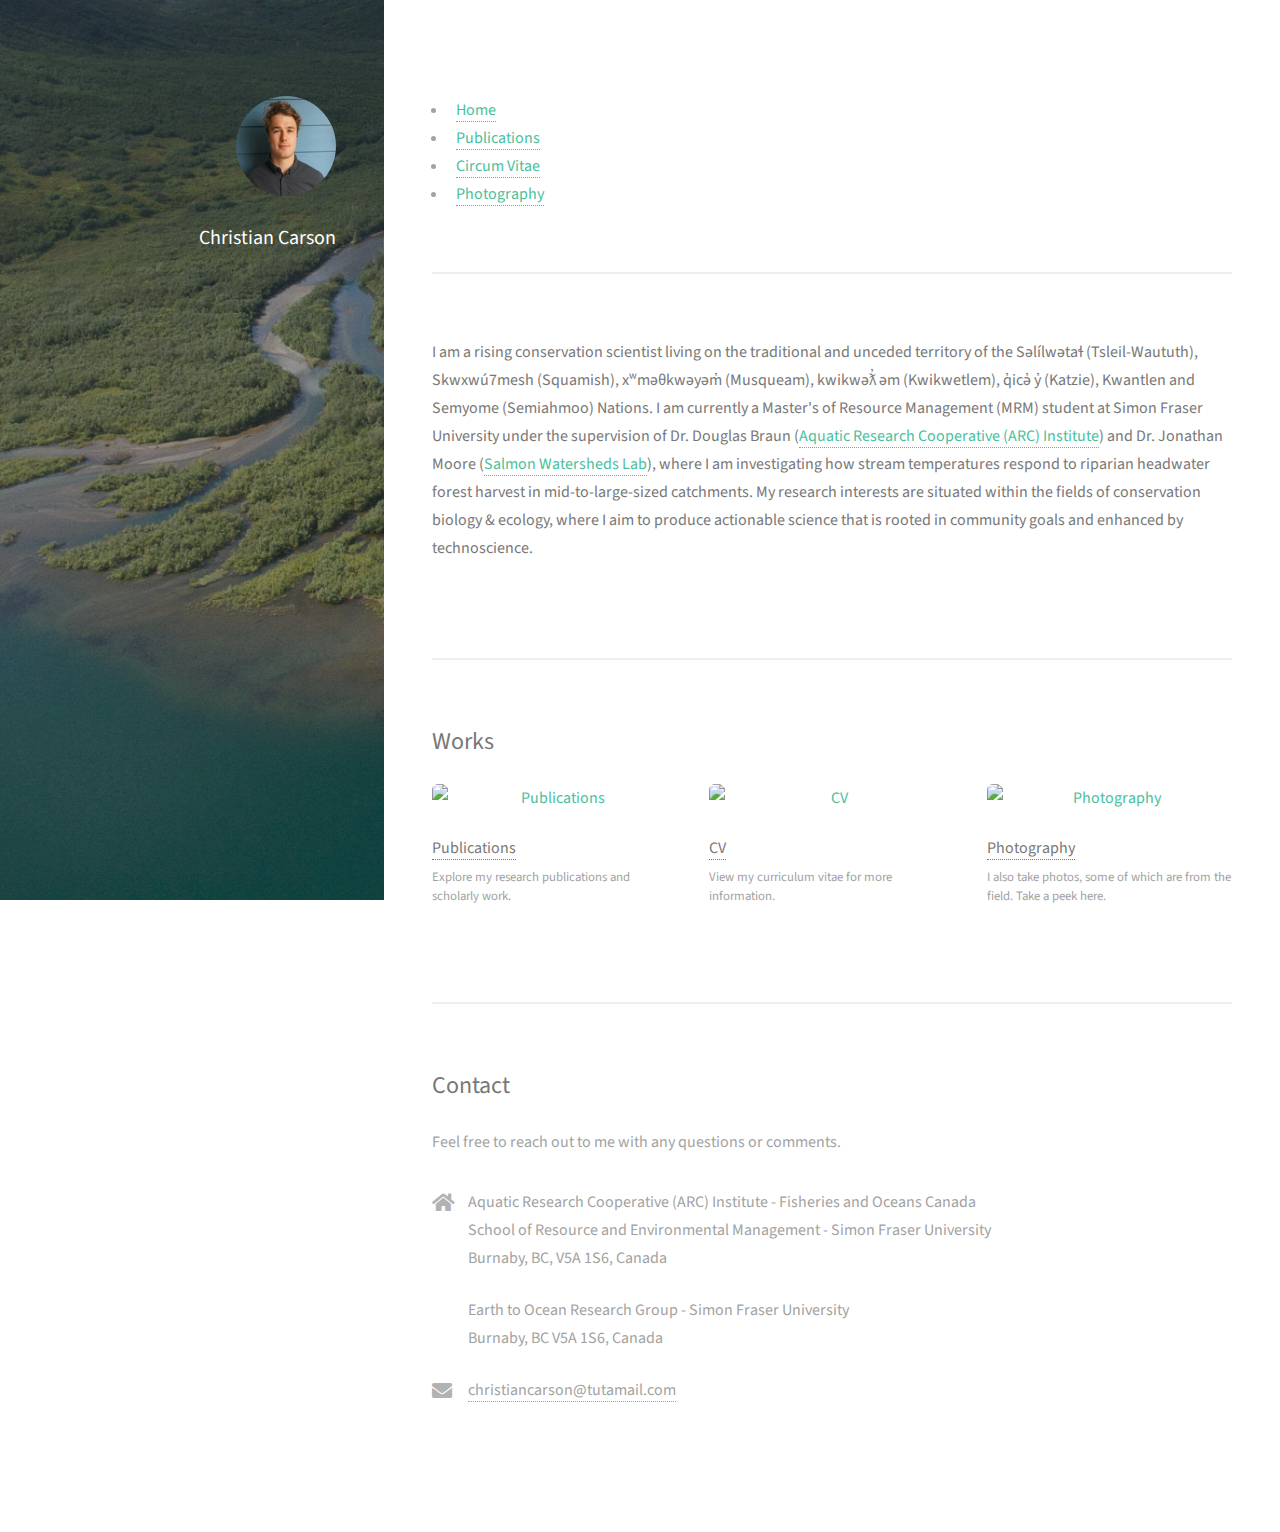
==== commit d3dc63e2: "push" ====
--- a/index.html
+++ b/index.html
@@ -22,8 +22,9 @@
         <nav>
             <ul>
                 <li><a href="index.html">Home</a></li>
-                <li><a href="cv.html">CV</a></li>
-                <li><a href="photos.html">Photos</a></li>
+                <li><a href="Publications.html">Publications</a></li>
+                <li><a href="cv.html">Circum Vitae</a></li>
+                <li><a href="photos.html">Photography</a></li>
             </ul>
         </nav>
 
@@ -35,17 +36,35 @@
             </div>
         </section>
 
-        <!-- Two -->
-        <section id="two">
-            <h2>Works</h2>
-            <div class="row">
-                <article class="col-6 col-12-xsmall work-item">
-                    <a href="cv.html" class="image fit thumb"><img src="images/thumbs/03.jpg" alt="" /></a>
-                    <h3><a href="cv.html">CV</a></h3>
-                    <p></p>
-                </article>
-            </div>
-        </section>
+       <!-- Two -->
+<section id="two">
+    <h2>Works</h2>
+    <div class="row">
+        <!-- Publications -->
+        <article class="col-4 col-12-xsmall work-item">
+            <a href="publications.html" class="image fit thumb"><img src="images/thumbs/publications.jpg" alt="Publications" /></a>
+            <h3><a href="publications.html">Publications</a></h3>
+            <p>Explore my research publications and scholarly work.</p>
+        </article>
+
+
+        <!-- CV -->
+        <article class="col-4 col-12-xsmall work-item">
+            <a href="cv.html" class="image fit thumb"><img src="images/thumbs/cv.jpg" alt="CV" /></a>
+            <h3><a href="cv.html">CV</a></h3>
+            <p>View my curriculum vitae for more information.</p>
+        </article>
+
+        <!-- Photography -->
+        <article class="col-4 col-12-xsmall work-item">
+            <a href="photography.html" class="image fit thumb"><img src="images/thumbs/photography.jpg" alt="Photography" /></a>
+            <h3><a href="photography.html">Photography</a></h3>
+            <p>I also take photos, some of which are from the field. Take a peek here.</p>
+        </article>
+
+    </div>
+</section>
+
 
         <!-- Three -->
         <section id="three">
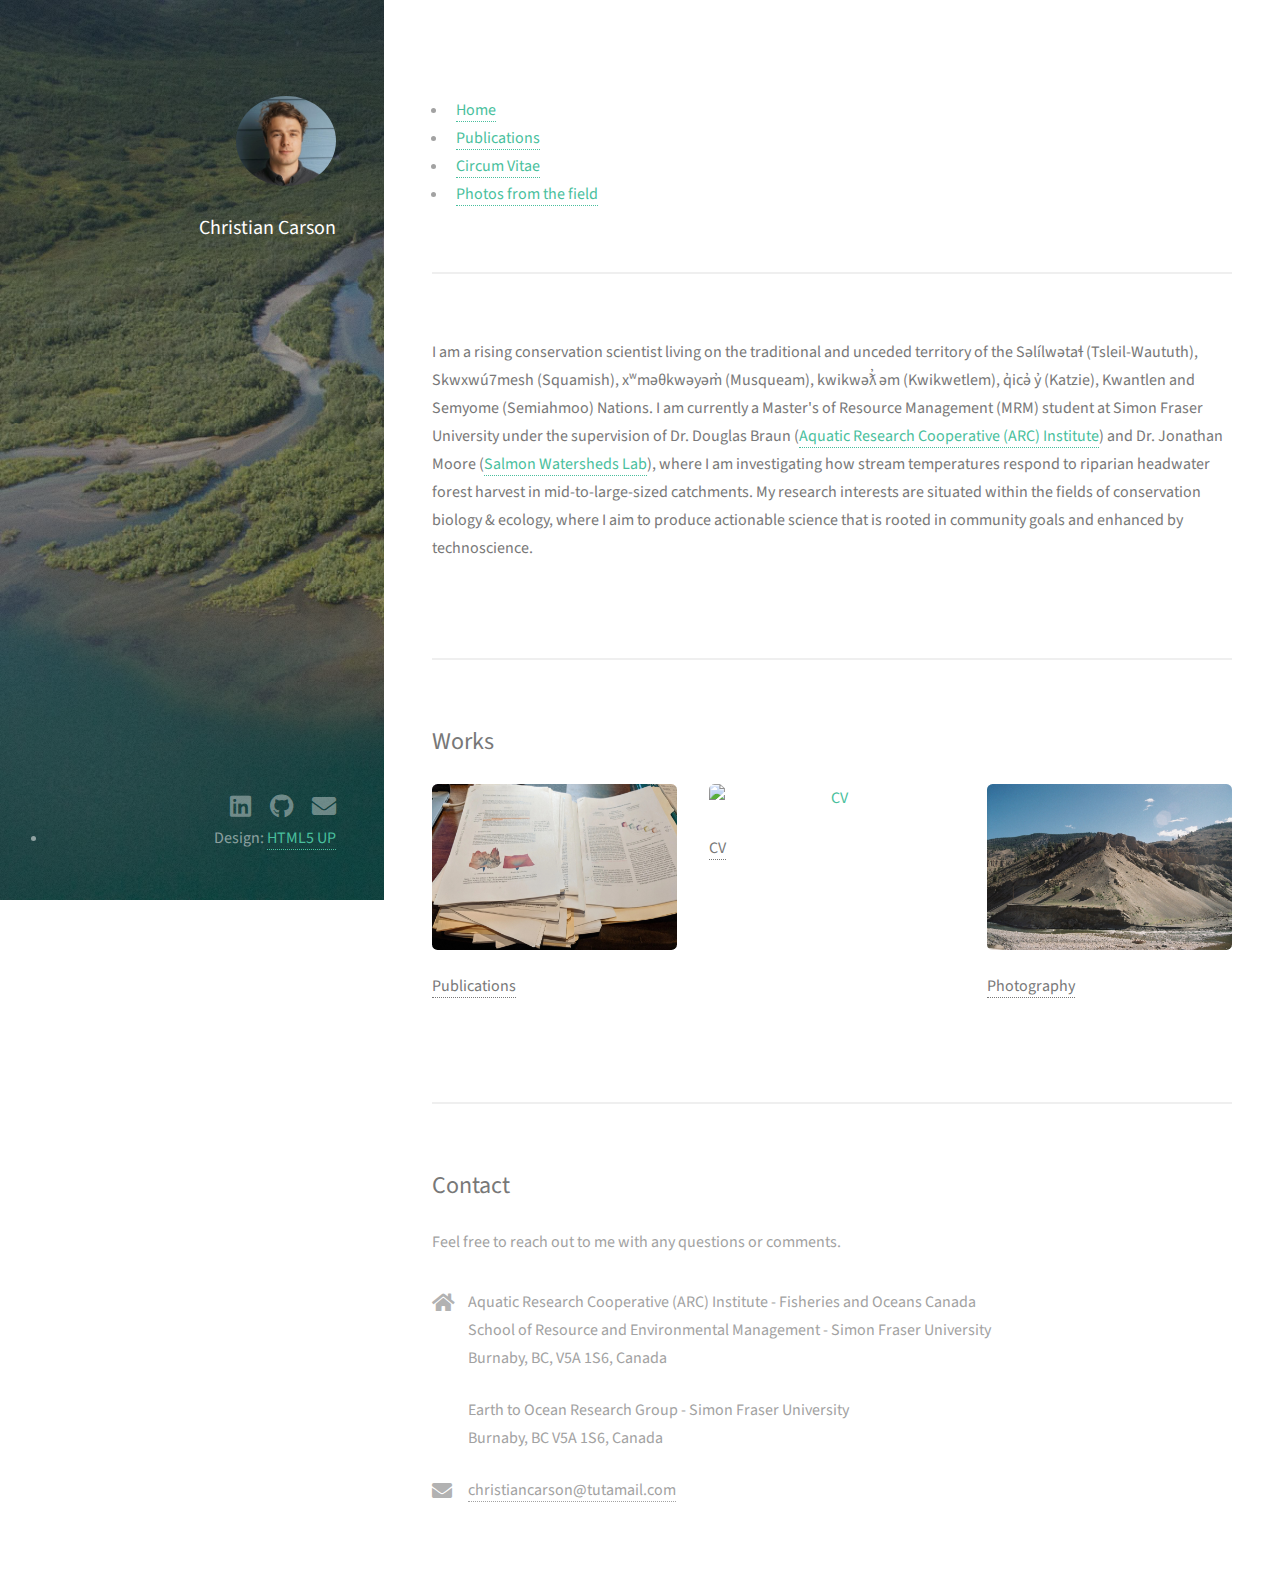
==== commit c9f36190: "update" ====
--- a/index.html
+++ b/index.html
@@ -22,9 +22,9 @@
         <nav>
             <ul>
                 <li><a href="index.html">Home</a></li>
-                <li><a href="Publications.html">Publications</a></li>
+                <li><a href="publications.html">Publications</a></li>
                 <li><a href="cv.html">Circum Vitae</a></li>
-                <li><a href="photos.html">Photography</a></li>
+                <li><a href="photos.html">Photos from the field</a></li>
             </ul>
         </nav>
 
@@ -44,7 +44,6 @@
         <article class="col-4 col-12-xsmall work-item">
             <a href="publications.html" class="image fit thumb"><img src="images/thumbs/publications.jpg" alt="Publications" /></a>
             <h3><a href="publications.html">Publications</a></h3>
-            <p>Explore my research publications and scholarly work.</p>
         </article>
 
 
@@ -52,14 +51,12 @@
         <article class="col-4 col-12-xsmall work-item">
             <a href="cv.html" class="image fit thumb"><img src="images/thumbs/cv.jpg" alt="CV" /></a>
             <h3><a href="cv.html">CV</a></h3>
-            <p>View my curriculum vitae for more information.</p>
         </article>
 
         <!-- Photography -->
         <article class="col-4 col-12-xsmall work-item">
             <a href="photography.html" class="image fit thumb"><img src="images/thumbs/photography.jpg" alt="Photography" /></a>
             <h3><a href="photography.html">Photography</a></h3>
-            <p>I also take photos, some of which are from the field. Take a peek here.</p>
         </article>
 
     </div>
@@ -91,11 +88,25 @@
         </section>
 
     </div>
-
     <!-- Footer -->
     <footer id="footer">
         <div class="inner">
             <ul class="icons">
                 <li><a href="https://ca.linkedin.com/in/christian-c-29220ab8?trk=public_profile_samename-profile" class="icon brands fa-linkedin"><span class="label">LinkedIn</span></a></li>
                 <li><a href="https://github.com/christiancarson" class="icon brands fa-github"><span class="label">Github</span></a></li>
-                <li><a href="mailto:christiancarson@tutamail.com" class="icon
+                <li><a href="mailto:christiancarson@tutamail.com" class="icon solid fa-envelope"><span class="label">Email</span></a></li>
+            </ul>
+            <li>Design: <a href="http://html5up.net">HTML5 UP</a></li>
+        </div>
+    </footer>
+
+    <!-- Scripts -->
+    <script src="assets/js/jquery.min.js"></script>
+    <script src="assets/js/jquery.poptrox.min.js"></script>
+    <script src="assets/js/browser.min.js"></script>
+    <script src="assets/js/breakpoints.min.js"></script>
+    <script src="assets/js/util.js"></script>
+    <script src="assets/js/main.js"></script>
+
+</body>
+</html>
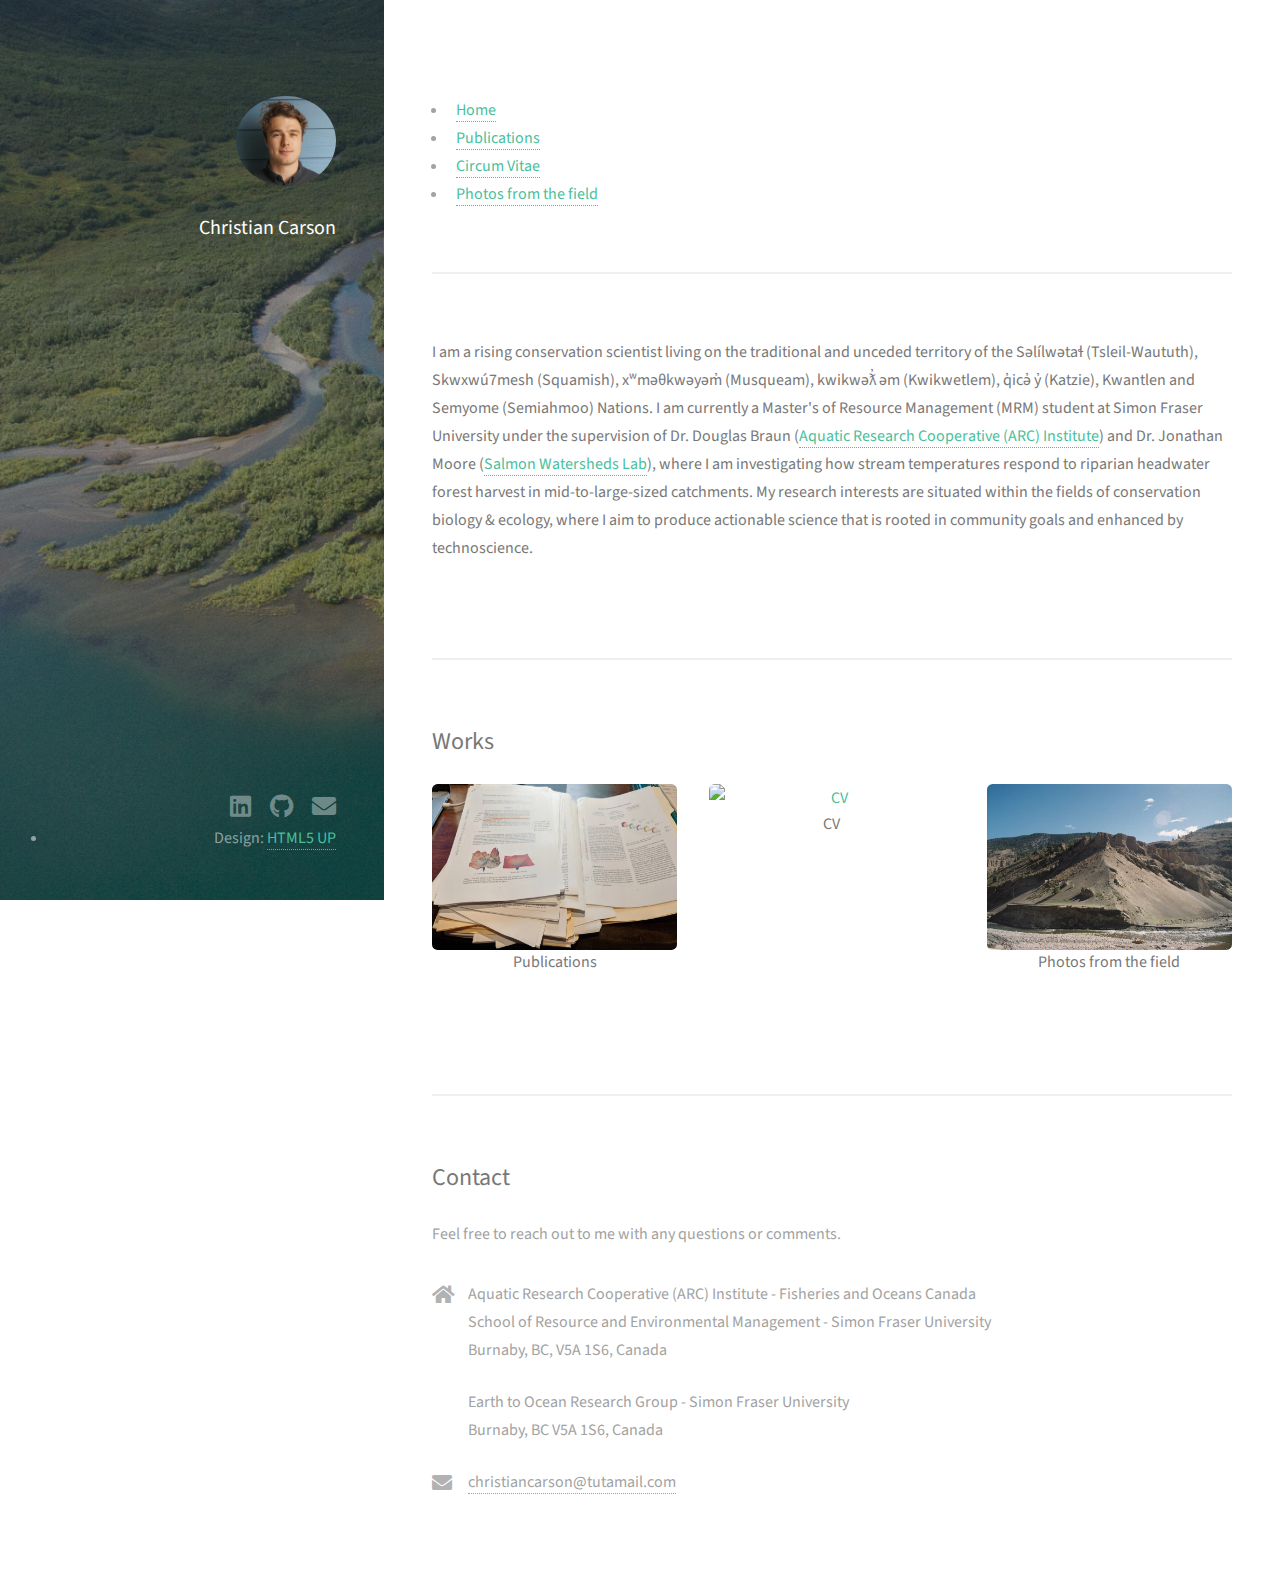
==== commit 7172559c: "rm lightbox" ====
--- a/index.html
+++ b/index.html
@@ -35,30 +35,33 @@
                 <p><strong>I am a rising conservation scientist living on the traditional and unceded territory of the Səlílwətaɬ (Tsleil-Waututh), Skwxwú7mesh (Squamish), xʷməθkwəyəm̓ (Musqueam), kwikwəƛ̓ əm (Kwikwetlem), q̓icə̓ y̓ (Katzie), Kwantlen and Semyome (Semiahmoo) Nations. I am currently a Master's of Resource Management (MRM) student at Simon Fraser University under the supervision of Dr. Douglas Braun (<a href="https://www.sfu.ca/rem/arc.html">Aquatic Research Cooperative (ARC) Institute</a>) and Dr. Jonathan Moore (<a href="https://www.jonwmoore.org/">Salmon Watersheds Lab</a>), where I am investigating how stream temperatures respond to riparian headwater forest harvest in mid-to-large-sized catchments. My research interests are situated within the fields of conservation biology & ecology, where I aim to produce actionable science that is rooted in community goals and enhanced by technoscience.</strong></p>
             </div>
         </section>
-
-       <!-- Two -->
+<!-- Two -->
 <section id="two">
     <h2>Works</h2>
     <div class="row">
         <!-- Publications -->
         <article class="col-4 col-12-xsmall work-item">
-            <a href="publications.html" class="image fit thumb"><img src="images/thumbs/publications.jpg" alt="Publications" /></a>
-            <h3><a href="publications.html">Publications</a></h3>
+            <a href="publications.html" class="image fit thumb">
+                <img src="images/thumbs/publications.jpg" alt="Publications" />
+                <h3>Publications</h3>
+            </a>
         </article>
-
 
         <!-- CV -->
         <article class="col-4 col-12-xsmall work-item">
-            <a href="cv.html" class="image fit thumb"><img src="images/thumbs/cv.jpg" alt="CV" /></a>
-            <h3><a href="cv.html">CV</a></h3>
+            <a href="cv.html" class="image fit thumb">
+                <img src="images/thumbs/cv.jpg" alt="CV" />
+                <h3>CV</h3>
+            </a>
         </article>
 
         <!-- Photography -->
         <article class="col-4 col-12-xsmall work-item">
-            <a href="photography.html" class="image fit thumb"><img src="images/thumbs/photography.jpg" alt="Photography" /></a>
-            <h3><a href="photography.html">Photography</a></h3>
+            <a href="photography.html" class="image fit thumb">
+                <img src="images/thumbs/photography.jpg" alt="Photography" />
+                <h3>Photos from the field</h3>
+            </a>
         </article>
-
     </div>
 </section>
 
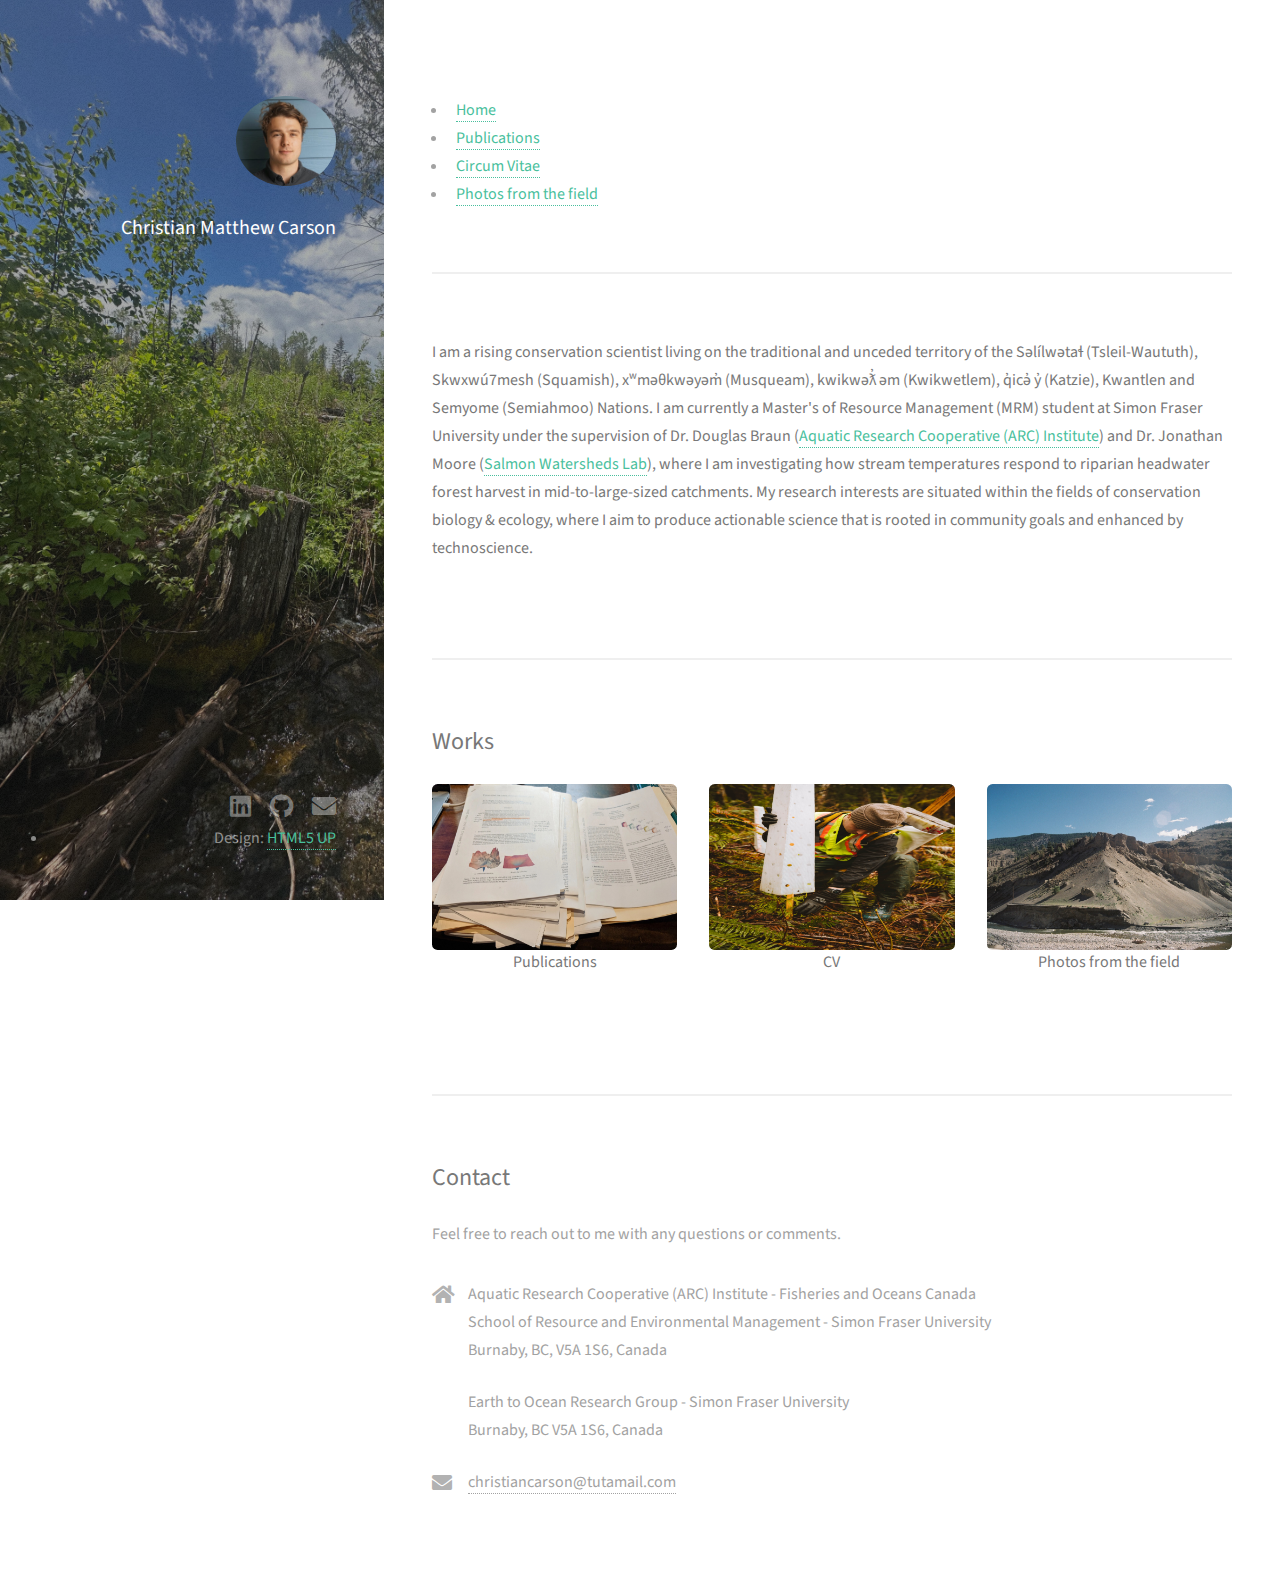
==== commit 3b078165: "huh" ====
--- a/index.html
+++ b/index.html
@@ -12,8 +12,12 @@
     <header id="header">
         <div class="inner">
             <a href="cv.html" class="image avatar"><img src="images/avatar.jpg" alt=""/></a>
-            <h1><strong>Christian Carson</strong></h1>
-        </div>
+            <h1 class="name-stacked">
+                <strong>Christian</strong><br>
+                <strong>Matthew</strong><br>
+                <strong>Carson</strong>
+            </h1>
+                    </div>
     </header>
 
     <!-- Main -->
@@ -57,7 +61,7 @@
 
         <!-- Photography -->
         <article class="col-4 col-12-xsmall work-item">
-            <a href="photography.html" class="image fit thumb">
+            <a href="photos.html" class="image fit thumb">
                 <img src="images/thumbs/photography.jpg" alt="Photography" />
                 <h3>Photos from the field</h3>
             </a>
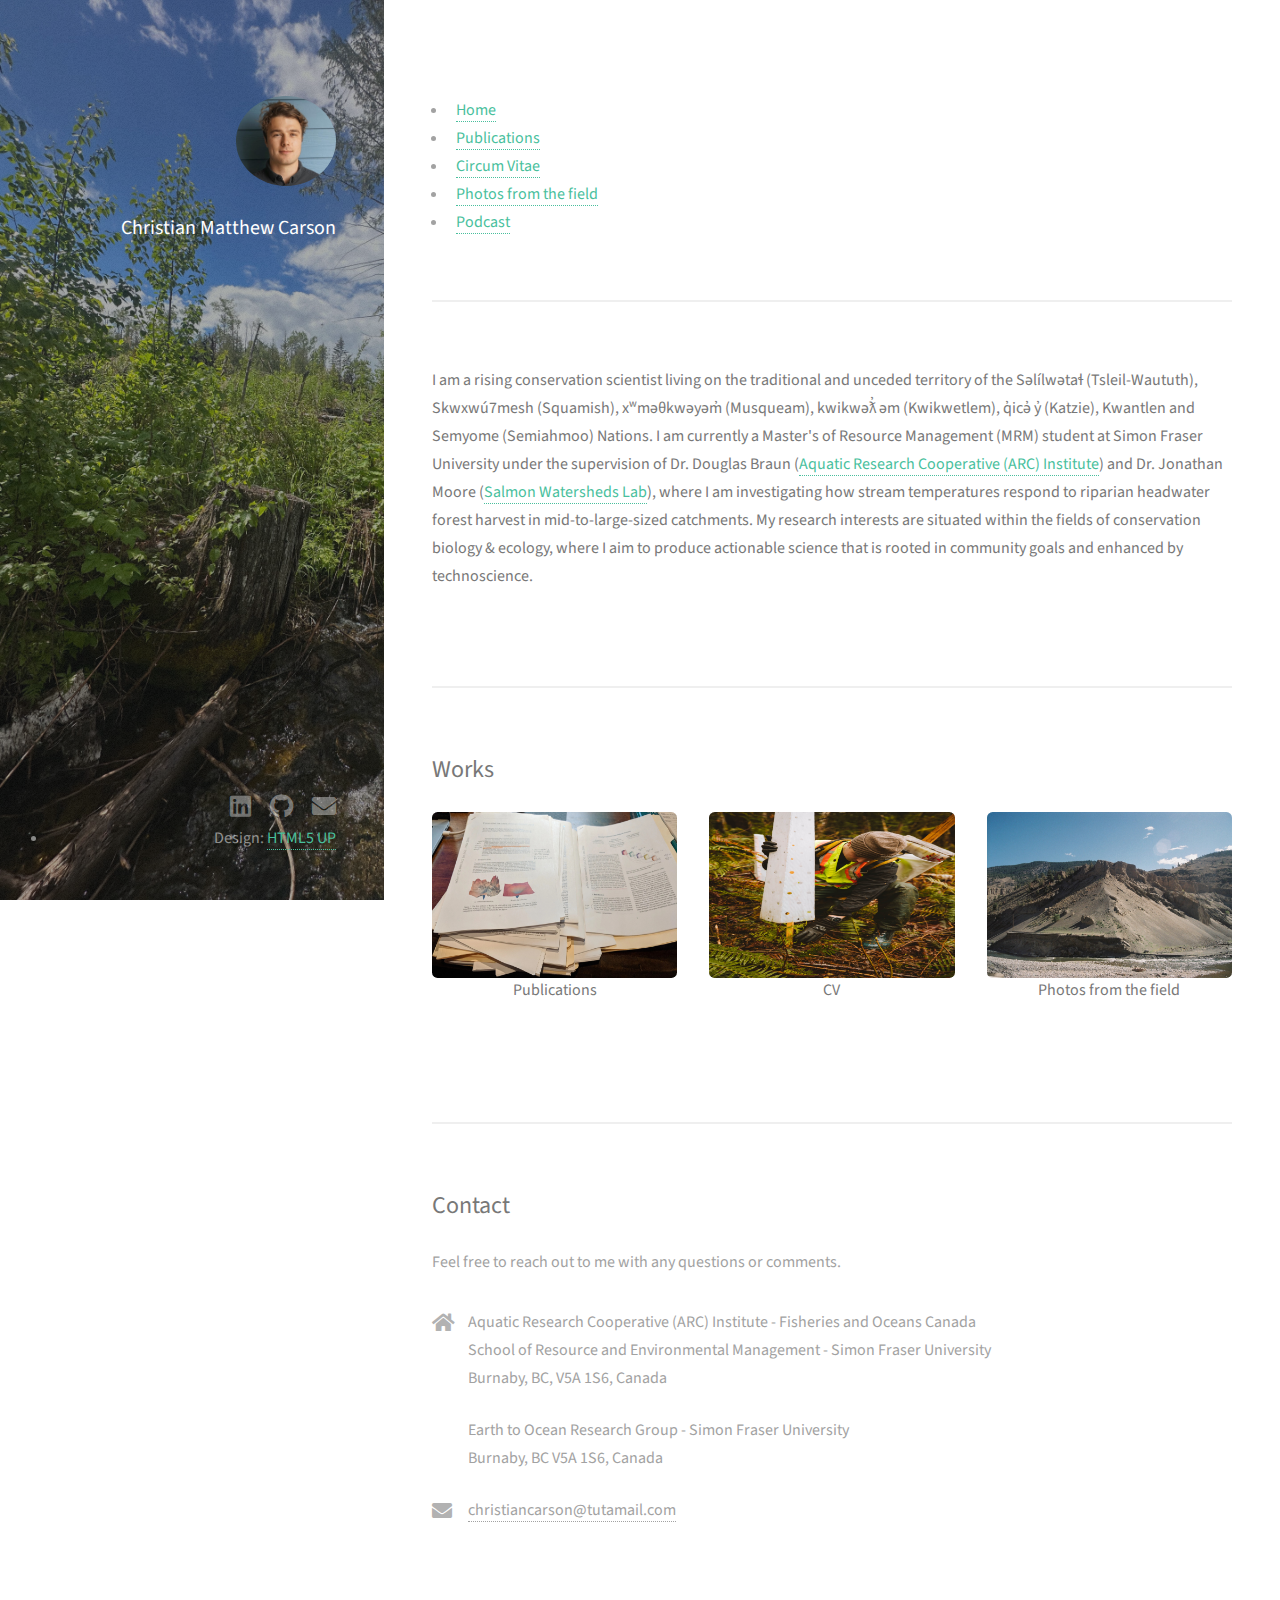
==== commit 0df123d3: "Update index.html" ====
--- a/index.html
+++ b/index.html
@@ -12,12 +12,8 @@
     <header id="header">
         <div class="inner">
             <a href="cv.html" class="image avatar"><img src="images/avatar.jpg" alt=""/></a>
-            <h1 class="name-stacked">
-                <strong>Christian</strong><br>
-                <strong>Matthew</strong><br>
-                <strong>Carson</strong>
-            </h1>
-                    </div>
+            <h1><strong>Christian Matthew Carson</strong></h1>
+        </div>
     </header>
 
     <!-- Main -->
@@ -29,6 +25,12 @@
                 <li><a href="publications.html">Publications</a></li>
                 <li><a href="cv.html">Circum Vitae</a></li>
                 <li><a href="photos.html">Photos from the field</a></li>
+                <!-- New Podcast link -->
+                <li>
+                    <a href="https://yourforestpodcast.com/episode-1/156-how-salmon-shape-ecosystems-impacts-from-forestry-with-dr-jonathan-moore-and-christian-carson" 
+                       target="_blank" 
+                       rel="noopener noreferrer">Podcast</a>
+                </li>
             </ul>
         </nav>
 
@@ -36,39 +38,50 @@
         <section id="one">
             <header class="major"></header>
             <div style="display: flex;">
-                <p><strong>I am a rising conservation scientist living on the traditional and unceded territory of the Səlílwətaɬ (Tsleil-Waututh), Skwxwú7mesh (Squamish), xʷməθkwəyəm̓ (Musqueam), kwikwəƛ̓ əm (Kwikwetlem), q̓icə̓ y̓ (Katzie), Kwantlen and Semyome (Semiahmoo) Nations. I am currently a Master's of Resource Management (MRM) student at Simon Fraser University under the supervision of Dr. Douglas Braun (<a href="https://www.sfu.ca/rem/arc.html">Aquatic Research Cooperative (ARC) Institute</a>) and Dr. Jonathan Moore (<a href="https://www.jonwmoore.org/">Salmon Watersheds Lab</a>), where I am investigating how stream temperatures respond to riparian headwater forest harvest in mid-to-large-sized catchments. My research interests are situated within the fields of conservation biology & ecology, where I aim to produce actionable science that is rooted in community goals and enhanced by technoscience.</strong></p>
+                <p><strong>
+                    I am a rising conservation scientist living on the traditional and unceded territory 
+                    of the Səlílwətaɬ (Tsleil-Waututh), Skwxwú7mesh (Squamish), xʷməθkwəyəm̓ (Musqueam), 
+                    kwikwəƛ̓ əm (Kwikwetlem), q̓icə̓ y̓ (Katzie), Kwantlen and Semyome (Semiahmoo) Nations. 
+                    I am currently a Master's of Resource Management (MRM) student at Simon Fraser University 
+                    under the supervision of Dr. Douglas Braun (<a href="https://www.sfu.ca/rem/arc.html">Aquatic Research Cooperative (ARC) Institute</a>) 
+                    and Dr. Jonathan Moore (<a href="https://www.jonwmoore.org/">Salmon Watersheds Lab</a>), 
+                    where I am investigating how stream temperatures respond to riparian headwater forest harvest 
+                    in mid-to-large-sized catchments. My research interests are situated within the fields of 
+                    conservation biology & ecology, where I aim to produce actionable science that is rooted 
+                    in community goals and enhanced by technoscience.
+                </strong></p>
             </div>
         </section>
-<!-- Two -->
-<section id="two">
-    <h2>Works</h2>
-    <div class="row">
-        <!-- Publications -->
-        <article class="col-4 col-12-xsmall work-item">
-            <a href="publications.html" class="image fit thumb">
-                <img src="images/thumbs/publications.jpg" alt="Publications" />
-                <h3>Publications</h3>
-            </a>
-        </article>
 
-        <!-- CV -->
-        <article class="col-4 col-12-xsmall work-item">
-            <a href="cv.html" class="image fit thumb">
-                <img src="images/thumbs/cv.jpg" alt="CV" />
-                <h3>CV</h3>
-            </a>
-        </article>
+        <!-- Two -->
+        <section id="two">
+            <h2>Works</h2>
+            <div class="row">
+                <!-- Publications -->
+                <article class="col-4 col-12-xsmall work-item">
+                    <a href="publications.html" class="image fit thumb">
+                        <img src="images/thumbs/publications.jpg" alt="Publications" />
+                        <h3>Publications</h3>
+                    </a>
+                </article>
 
-        <!-- Photography -->
-        <article class="col-4 col-12-xsmall work-item">
-            <a href="photos.html" class="image fit thumb">
-                <img src="images/thumbs/photography.jpg" alt="Photography" />
-                <h3>Photos from the field</h3>
-            </a>
-        </article>
-    </div>
-</section>
+                <!-- CV -->
+                <article class="col-4 col-12-xsmall work-item">
+                    <a href="cv.html" class="image fit thumb">
+                        <img src="images/thumbs/cv.jpg" alt="CV" />
+                        <h3>CV</h3>
+                    </a>
+                </article>
 
+                <!-- Photography -->
+                <article class="col-4 col-12-xsmall work-item">
+                    <a href="photos.html" class="image fit thumb">
+                        <img src="images/thumbs/photography.jpg" alt="Photography" />
+                        <h3>Photos from the field</h3>
+                    </a>
+                </article>
+            </div>
+        </section>
 
         <!-- Three -->
         <section id="three">
@@ -93,8 +106,8 @@
                 </ul>
             </div>
         </section>
+    </div>
 
-    </div>
     <!-- Footer -->
     <footer id="footer">
         <div class="inner">
